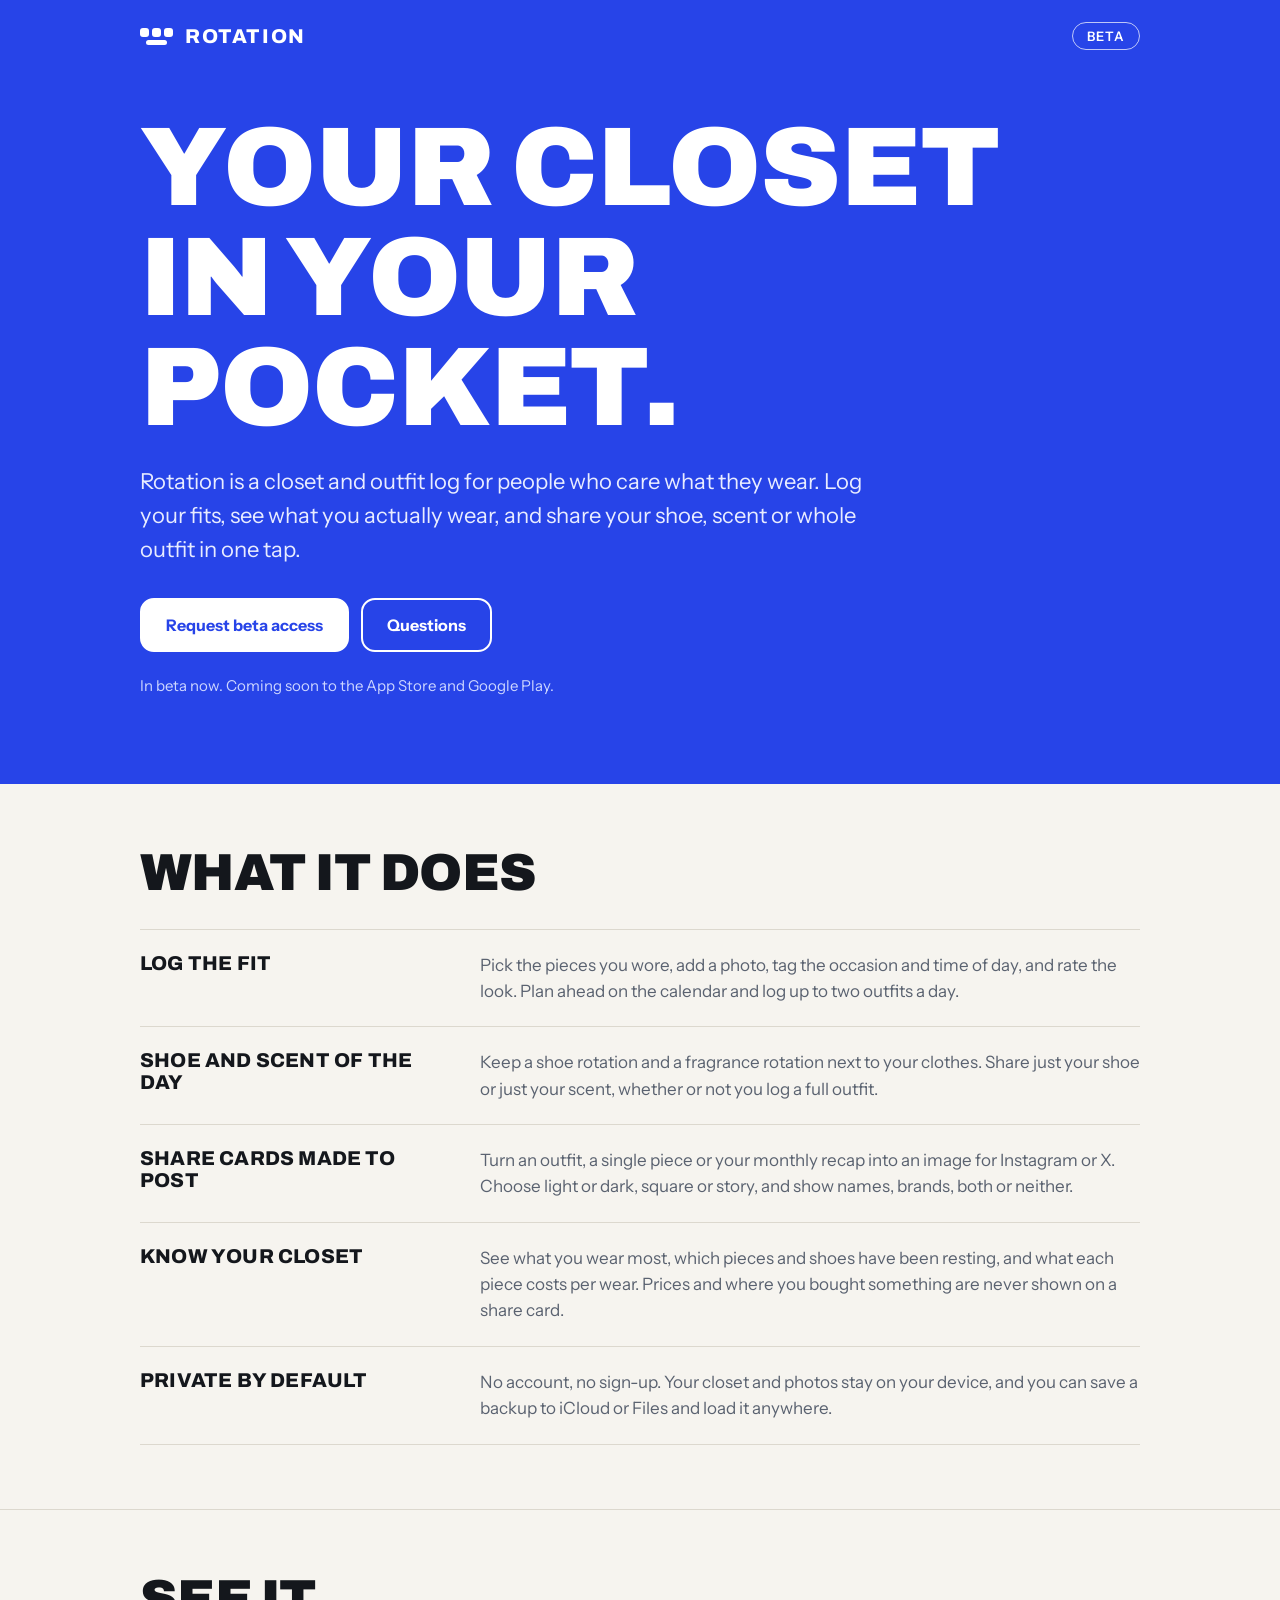
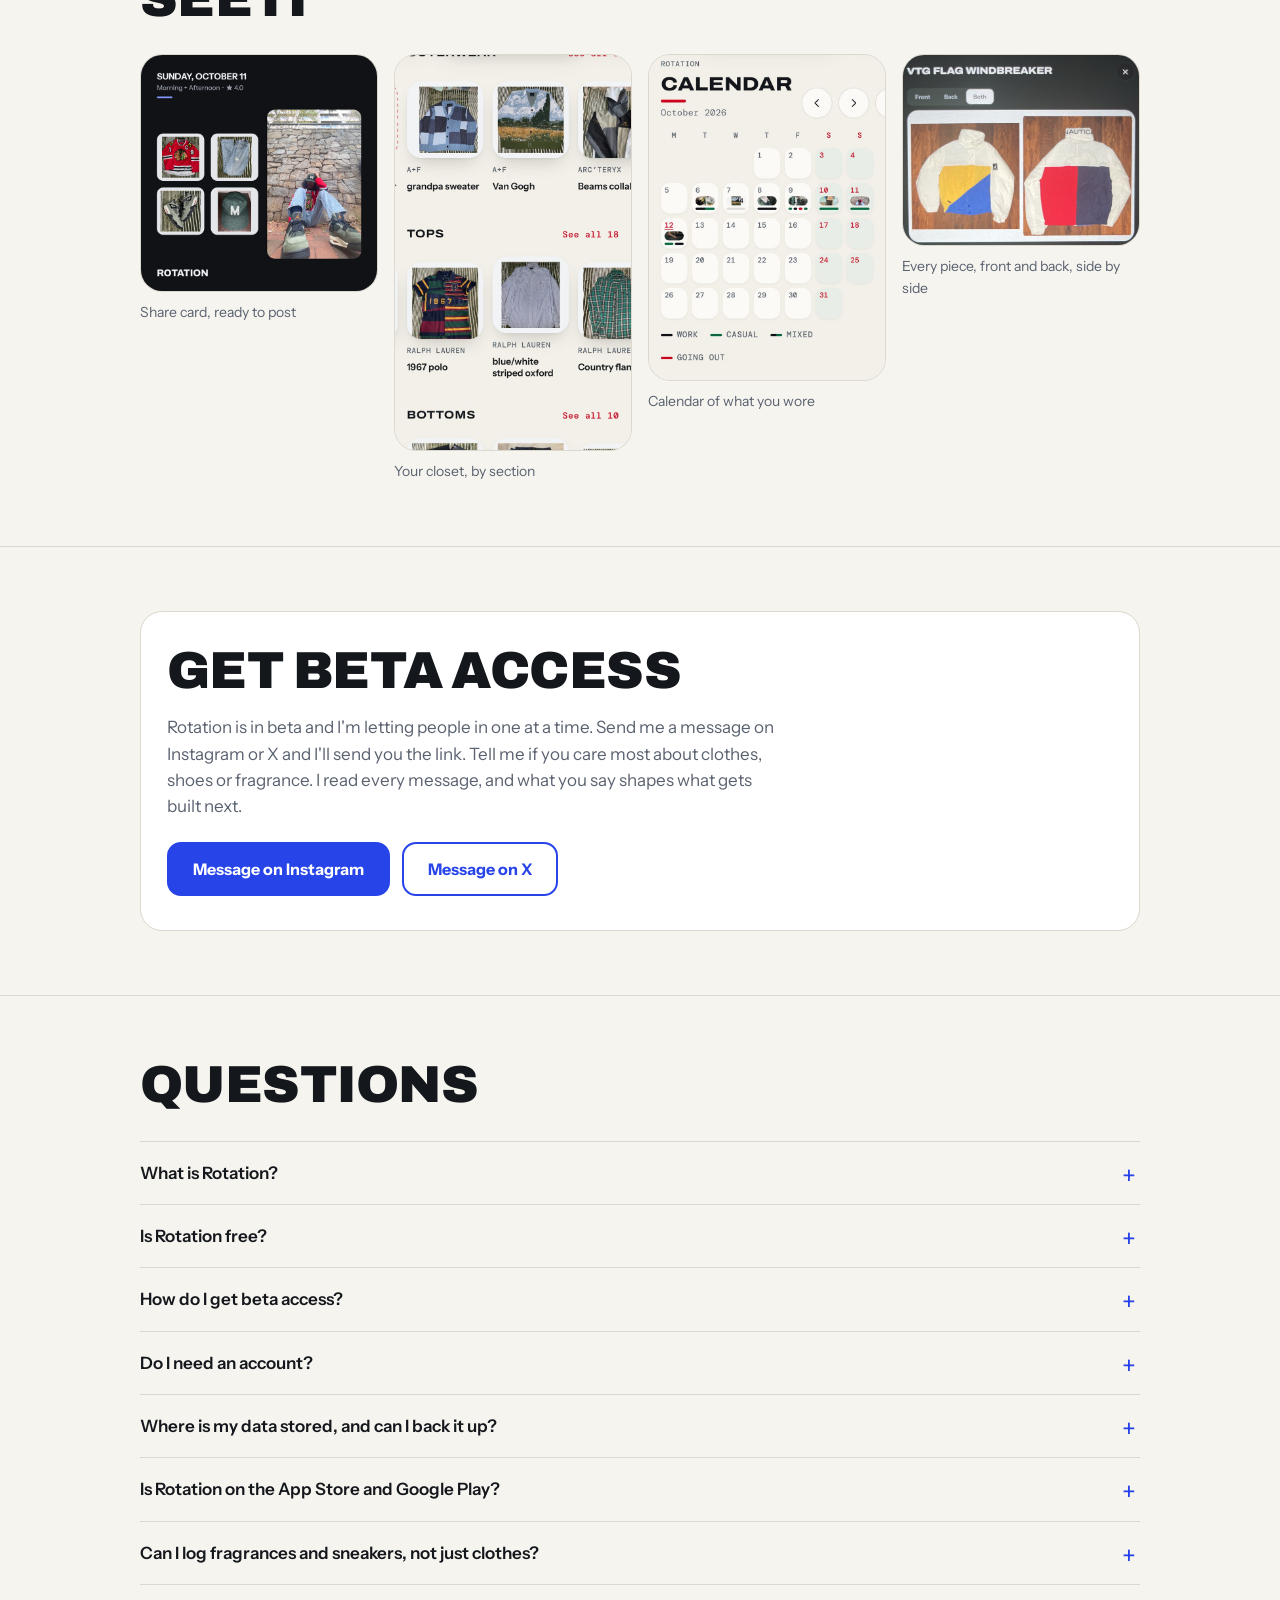
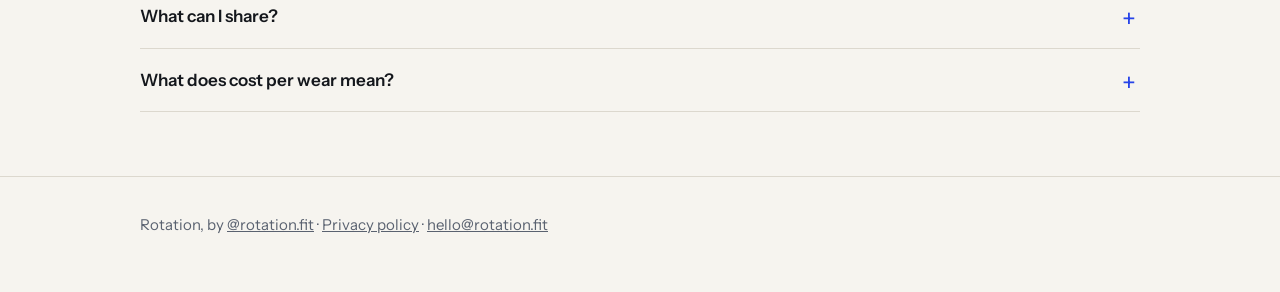
==== index.html @ 06da0e7d "Update social handles: Instagram @rotation.fit, X @rotationfit Co-Authored-By: Claude Sonnet 5.5 <no" ====
<!doctype html>
<html lang="en">
<head>
<meta charset="utf-8">

<meta name="viewport" content="width=device-width,initial-scale=1">
<title>Rotation | Closet and outfit log app</title>
<meta name="description" content="Rotation is a closet and outfit log app. Log what you wear, see what you actually wear, track cost per wear, and share your fit, shoe of the day or scent of the day. Now in beta.">
<link rel="canonical" href="https://rotation.fit/">
<meta property="og:type" content="website">
<meta property="og:title" content="Rotation | Your closet in your pocket">
<meta property="og:description" content="A closet and outfit log for people who care what they wear. Now in beta.">
<meta property="og:url" content="https://rotation.fit/">
<meta property="og:image" content="https://rotation.fit/og.png">
<meta name="twitter:card" content="summary_large_image">
<meta name="twitter:site" content="@rotationfit">
<meta name="theme-color" content="#2744E8">
<link rel="icon" type="image/png" href="icon-192.png">
<link rel="apple-touch-icon" href="icon-180.png">
<link rel="preconnect" href="https://fonts.googleapis.com"><link rel="preconnect" href="https://fonts.gstatic.com" crossorigin>
<link href="https://fonts.googleapis.com/css2?family=Archivo:wdth,wght@100,800..900&family=Instrument+Sans:wght@400;500;600;700&display=swap" rel="stylesheet">
<script type="application/ld+json">[{"@context": "https://schema.org", "@type": "SoftwareApplication", "name": "Rotation", "alternateName": "Rotation Closet", "description": "A closet and outfit log app. Log what you wear, see what you actually wear, track cost per wear, and share outfits, shoes and scents.", "applicationCategory": "LifestyleApplication", "operatingSystem": "Web, iOS, Android", "offers": {"@type": "Offer", "price": "0", "priceCurrency": "USD", "description": "Free during beta"}, "url": "https://rotation.fit/"}, {"@context": "https://schema.org", "@type": "FAQPage", "mainEntity": [{"@type": "Question", "name": "What is Rotation?", "acceptedAnswer": {"@type": "Answer", "text": "Rotation is a closet and outfit log app. You add your clothes, shoes and fragrances, log what you wear each day, and see which pieces you actually wear, which ones are resting and what each piece costs per wear."}}, {"@type": "Question", "name": "Is Rotation free?", "acceptedAnswer": {"@type": "Answer", "text": "Rotation is free during the beta. Pricing will be announced before it launches in the App Store and Google Play."}}, {"@type": "Question", "name": "How do I get beta access?", "acceptedAnswer": {"@type": "Answer", "text": "Message @rotation.fit on Instagram or @rotationfit on X and say you want in. You will get the link and a short note on how to get started."}}, {"@type": "Question", "name": "Do I need an account?", "acceptedAnswer": {"@type": "Answer", "text": "No. There are no accounts and no sign-up. Your closet, outfits and photos are stored on your own device."}}, {"@type": "Question", "name": "Where is my data stored, and can I back it up?", "acceptedAnswer": {"@type": "Answer", "text": "Your data stays on your device. In Settings you can save a backup file to iCloud or Files and load it on another device, so you can move your closet to a new phone."}}, {"@type": "Question", "name": "Is Rotation on the App Store and Google Play?", "acceptedAnswer": {"@type": "Answer", "text": "Not yet. It runs in your phone's browser today and can be added to your home screen. App Store and Google Play versions are coming soon."}}, {"@type": "Question", "name": "Can I log fragrances and sneakers, not just clothes?", "acceptedAnswer": {"@type": "Answer", "text": "Yes. Rotation has sections for tops, bottoms, shoes, outerwear, accessories and scents. You can set a shoe of the day and a scent of the day, and share either one on its own."}}, {"@type": "Question", "name": "What can I share?", "acceptedAnswer": {"@type": "Answer", "text": "You can turn an outfit, your shoe of the day, your scent of the day, a single piece or a monthly recap into an image for Instagram, X or anywhere else. Choose light or dark, square or story, and show names, brands, both or neither. Prices and where you bought something are never shown."}}, {"@type": "Question", "name": "What does cost per wear mean?", "acceptedAnswer": {"@type": "Answer", "text": "Cost per wear is what you paid for a piece divided by the number of times you have worn it. Rotation works it out for you once you add a price and log your outfits."}}]}]</script>
<style>
:root{--blue:#2744E8;--ink:#14171c;--ink2:#5a6270;--bg:#f6f4ef;--line:#dcd8ce;--card:#fff}
@media (prefers-color-scheme:dark){:root{--ink:#f1f2f4;--ink2:#a2a8b3;--bg:#0f1115;--line:#272b33;--card:#171a20}}
*{box-sizing:border-box}
html{scroll-behavior:smooth}
body{margin:0;background:var(--bg);color:var(--ink);font:17px/1.55 "Instrument Sans",system-ui,-apple-system,"Helvetica Neue",Arial,sans-serif;-webkit-text-size-adjust:100%}
.wrap{max-width:1040px;margin:0 auto;padding:0 20px}
.disp{font-family:Archivo,"Helvetica Neue",Arial,sans-serif;font-weight:900;text-transform:uppercase;letter-spacing:-.01em;line-height:.98}
header.hero{background:var(--blue);color:#fff;padding:22px 0 72px}
.nav{display:flex;justify-content:space-between;align-items:center;margin-bottom:64px}
.logo{display:flex;align-items:center;gap:12px;font:800 20px Archivo,Arial,sans-serif;letter-spacing:.08em;text-transform:uppercase}
.mark{display:flex;flex-direction:column;gap:3px;align-items:center}.mark div{display:flex;gap:3px}.mark i{display:block;width:9px;height:9px;border-radius:3px;background:#fff}.mark u{display:block;width:21px;height:5px;border-radius:3px;background:#fff}
.pill{display:inline-block;border:1.5px solid rgba(255,255,255,.7);border-radius:999px;padding:5px 14px;font:600 13px "Instrument Sans",sans-serif;letter-spacing:.1em;text-transform:uppercase}
h1{font-size:clamp(46px,10.5vw,112px);margin:22px 0 22px;max-width:11em}
.lead{font-size:clamp(18px,2.6vw,22px);max-width:34em;margin:0 0 30px;color:#e8ecff}
.btns{display:flex;flex-wrap:wrap;gap:12px}
.btn{display:inline-block;text-decoration:none;font:700 16px "Instrument Sans",sans-serif;padding:15px 24px;border-radius:14px;border:2px solid #fff}
.btn.w{background:#fff;color:var(--blue)}.btn.o{color:#fff}
.soon{margin-top:22px;font-size:15px;color:#cdd6ff}
.shots{display:flex;gap:16px;overflow-x:auto;scroll-snap-type:x mandatory;padding:4px 0 14px;margin:0 -20px;padding-left:20px;padding-right:20px;-webkit-overflow-scrolling:touch}
.shots figure{flex:0 0 min(72vw,300px);margin:0;scroll-snap-align:start}
.shots img{display:block;width:100%;height:auto;border-radius:22px;border:1px solid var(--line);background:var(--card)}
.shots figcaption{margin-top:10px;font-size:14px;color:var(--ink2)}
@media(min-width:900px){.shots{display:grid;grid-template-columns:repeat(4,1fr);align-items:start;overflow:visible;margin:0;padding:0}.shots figure{flex:none}}
section{padding:64px 0;border-bottom:1px solid var(--line)}
h2{font-size:clamp(30px,6vw,52px);margin:0 0 30px}
.row{display:grid;grid-template-columns:1fr;gap:6px;padding:22px 0;border-top:1px solid var(--line)}
.row:last-child{border-bottom:1px solid var(--line)}
.row h3{margin:0;font:800 20px Archivo,Arial,sans-serif;text-transform:uppercase;letter-spacing:.01em}
.row p{margin:0;color:var(--ink2)}
@media(min-width:760px){.row{grid-template-columns:300px 1fr;gap:40px}}
.beta{background:var(--card);border:1px solid var(--line);border-radius:22px;padding:34px 26px}
.beta p{color:var(--ink2);max-width:36em}
.beta .btn{border-color:var(--blue)}.beta .btn.w{background:var(--blue);color:#fff}.beta .btn.o{color:var(--blue)}
details{border-top:1px solid var(--line);padding:0}
details:last-of-type{border-bottom:1px solid var(--line)}
summary{cursor:pointer;list-style:none;padding:18px 34px 18px 0;font-weight:600;position:relative}
summary::-webkit-details-marker{display:none}
summary::after{content:"+";position:absolute;right:4px;top:14px;font-size:26px;font-weight:400;color:var(--blue)}
details[open] summary::after{content:"\2212"}
details p{margin:0 0 20px;color:var(--ink2);max-width:42em}
footer{padding:36px 0 56px;color:var(--ink2);font-size:15px}
footer a{color:inherit}
:focus-visible{outline:3px solid #ffb703;outline-offset:3px}
</style>
</head>
<body>
<header class="hero"><div class="wrap">
<div class="nav"><div class="logo"><span class="mark"><div><i></i><i></i><i></i></div><u></u></span>Rotation</div><span class="pill">Beta</span></div>
<h1 class="disp">Your closet in your pocket.</h1>
<p class="lead">Rotation is a closet and outfit log for people who care what they wear. Log your fits, see what you actually wear, and share your shoe, scent or whole outfit in one tap.</p>
<div class="btns"><a class="btn w" href="#beta">Request beta access</a><a class="btn o" href="#faq">Questions</a></div>
<p class="soon">In beta now. Coming soon to the App Store and Google Play.</p>
</div></header>

<main>
<section><div class="wrap">
<h2 class="disp">What it does</h2>
<div class="row"><h3>Log the fit</h3><p>Pick the pieces you wore, add a photo, tag the occasion and time of day, and rate the look. Plan ahead on the calendar and log up to two outfits a day.</p></div>
<div class="row"><h3>Shoe and scent of the day</h3><p>Keep a shoe rotation and a fragrance rotation next to your clothes. Share just your shoe or just your scent, whether or not you log a full outfit.</p></div>
<div class="row"><h3>Share cards made to post</h3><p>Turn an outfit, a single piece or your monthly recap into an image for Instagram or X. Choose light or dark, square or story, and show names, brands, both or neither.</p></div>
<div class="row"><h3>Know your closet</h3><p>See what you wear most, which pieces and shoes have been resting, and what each piece costs per wear. Prices and where you bought something are never shown on a share card.</p></div>
<div class="row"><h3>Private by default</h3><p>No account, no sign-up. Your closet and photos stay on your device, and you can save a backup to iCloud or Files and load it anywhere.</p></div>
</div></section>

<section><div class="wrap">
<h2 class="disp">See it</h2>
<div class="shots">
<figure><img src="shots/share.jpg" alt="Rotation outfit share card with jersey, jeans, Jordan 4s and cap" width="720" loading="lazy"><figcaption>Share card, ready to post</figcaption></figure>
<figure><img src="shots/closet.jpg" alt="Rotation closet organized into outerwear, tops and bottoms" width="720" loading="lazy"><figcaption>Your closet, by section</figcaption></figure>
<figure><img src="shots/calendar.jpg" alt="Rotation calendar with outfit photos on each day" width="720" loading="lazy"><figcaption>Calendar of what you wore</figcaption></figure>
<figure><img src="shots/piece.jpg" alt="Rotation piece detail for a vintage Nautica windbreaker with front and back photos" width="720" loading="lazy"><figcaption>Every piece, front and back, side by side</figcaption></figure>
</div>
</div></section>

<section id="beta"><div class="wrap"><div class="beta">
<h2 class="disp" style="margin-bottom:14px">Get beta access</h2>
<p>Rotation is in beta and I'm letting people in one at a time. Send me a message on Instagram or X and I'll send you the link. Tell me if you care most about clothes, shoes or fragrance. I read every message, and what you say shapes what gets built next.</p>
<div class="btns" style="margin-top:22px"><a class="btn w" href="https://www.instagram.com/rotation.fit/" rel="noopener">Message on Instagram</a><a class="btn o" href="https://x.com/rotationfit" rel="noopener">Message on X</a></div>
</div></div></section>

<section id="faq"><div class="wrap">
<h2 class="disp">Questions</h2>
<details><summary>What is Rotation?</summary><p>Rotation is a closet and outfit log app. You add your clothes, shoes and fragrances, log what you wear each day, and see which pieces you actually wear, which ones are resting and what each piece costs per wear.</p></details><details><summary>Is Rotation free?</summary><p>Rotation is free during the beta. Pricing will be announced before it launches in the App Store and Google Play.</p></details><details><summary>How do I get beta access?</summary><p>Message @rotation.fit on Instagram or @rotationfit on X and say you want in. You will get the link and a short note on how to get started.</p></details><details><summary>Do I need an account?</summary><p>No. There are no accounts and no sign-up. Your closet, outfits and photos are stored on your own device.</p></details><details><summary>Where is my data stored, and can I back it up?</summary><p>Your data stays on your device. In Settings you can save a backup file to iCloud or Files and load it on another device, so you can move your closet to a new phone.</p></details><details><summary>Is Rotation on the App Store and Google Play?</summary><p>Not yet. It runs in your phone&#x27;s browser today and can be added to your home screen. App Store and Google Play versions are coming soon.</p></details><details><summary>Can I log fragrances and sneakers, not just clothes?</summary><p>Yes. Rotation has sections for tops, bottoms, shoes, outerwear, accessories and scents. You can set a shoe of the day and a scent of the day, and share either one on its own.</p></details><details><summary>What can I share?</summary><p>You can turn an outfit, your shoe of the day, your scent of the day, a single piece or a monthly recap into an image for Instagram, X or anywhere else. Choose light or dark, square or story, and show names, brands, both or neither. Prices and where you bought something are never shown.</p></details><details><summary>What does cost per wear mean?</summary><p>Cost per wear is what you paid for a piece divided by the number of times you have worn it. Rotation works it out for you once you add a price and log your outfits.</p></details>
</div></section>
</main>

<footer><div class="wrap">Rotation, by <a href="https://www.instagram.com/rotation.fit/" rel="noopener">@rotation.fit</a> &middot; <a href="privacy.html">Privacy policy</a> &middot; <a href="mailto:hello@rotation.fit">hello@rotation.fit</a></div></footer>
</body>
</html>
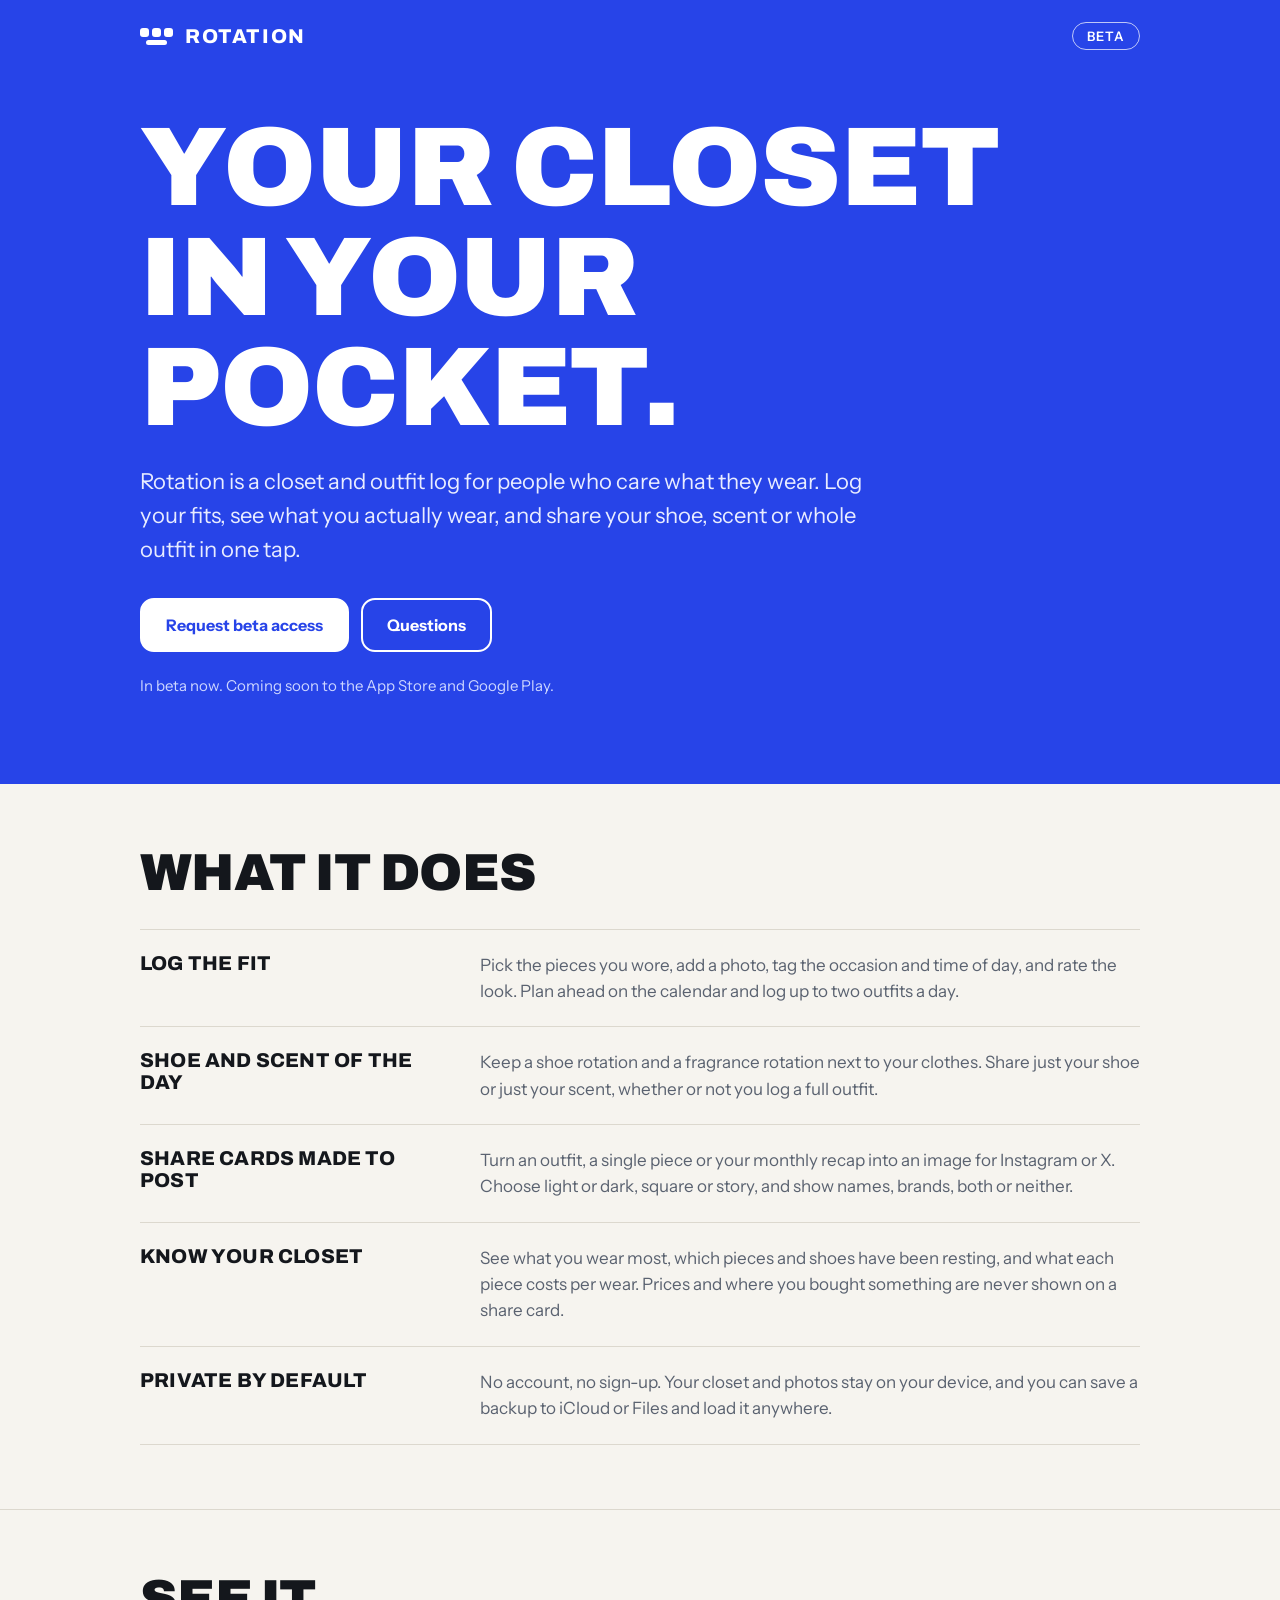
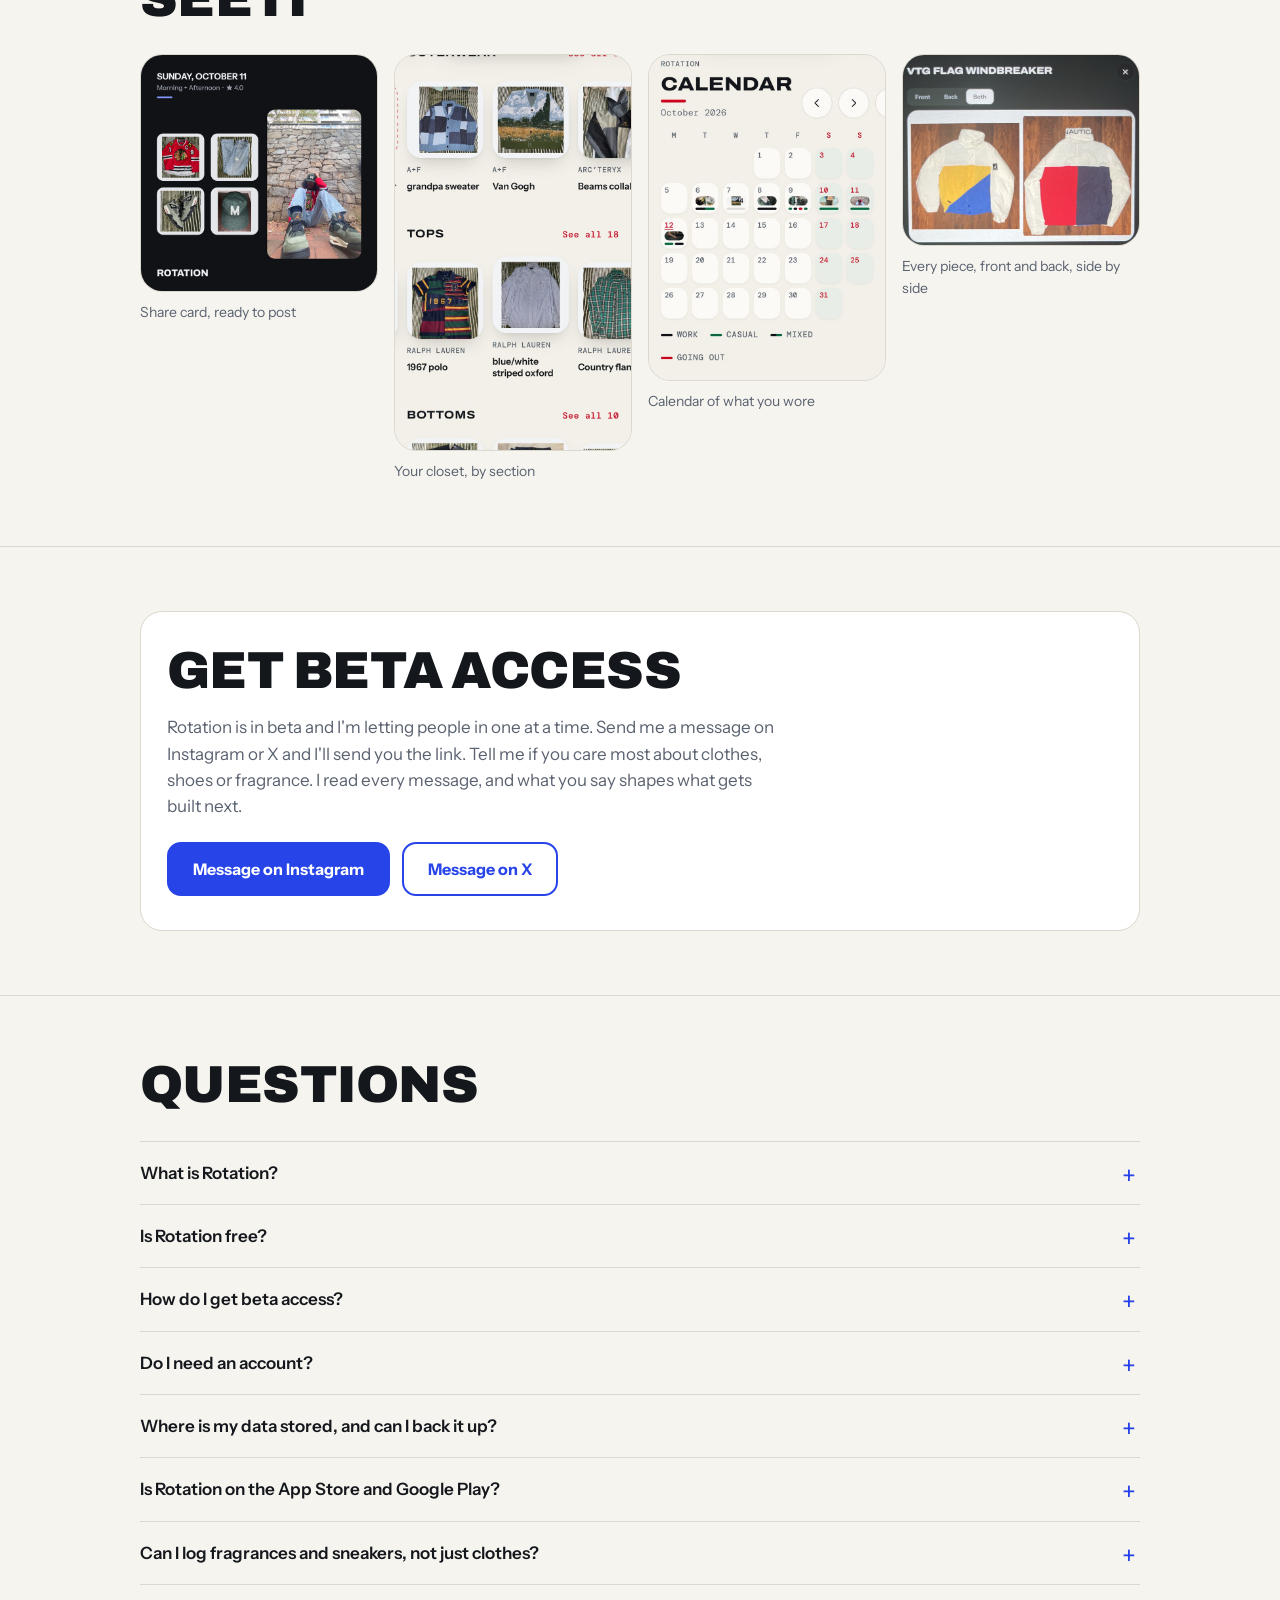
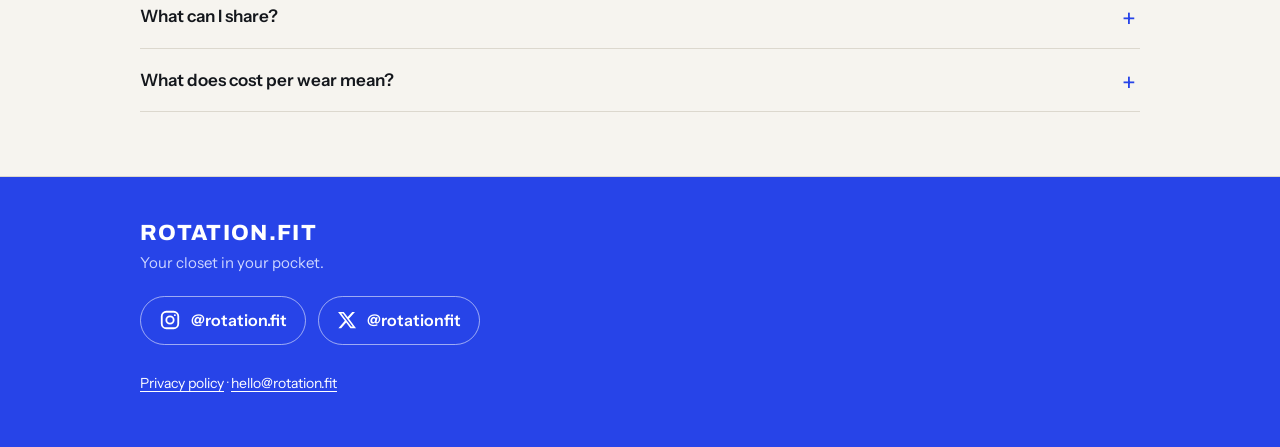
==== commit 9d965de0: "Footer: blue band with white Instagram and X icons + linked handles Co-Authored-By: Claude Sonnet 5." ====
--- a/index.html
+++ b/index.html
@@ -61,8 +61,7 @@
 summary::after{content:"+";position:absolute;right:4px;top:14px;font-size:26px;font-weight:400;color:var(--blue)}
 details[open] summary::after{content:"\2212"}
 details p{margin:0 0 20px;color:var(--ink2);max-width:42em}
-footer{padding:36px 0 56px;color:var(--ink2);font-size:15px}
-footer a{color:inherit}
+footer{background:var(--blue);color:#fff;padding:44px 0 52px;font-size:15px}footer a{color:#fff;text-decoration:none}footer a:hover{text-decoration:underline}footer .fw{font:800 22px Archivo,Arial,sans-serif;letter-spacing:.06em;text-transform:uppercase;margin-bottom:6px}footer .ft{color:#cdd6ff;margin:0 0 22px}footer .soc{display:flex;flex-wrap:wrap;gap:12px;margin-bottom:28px}footer .soc a{display:inline-flex;align-items:center;gap:10px;border:1.5px solid rgba(255,255,255,.55);border-radius:999px;padding:11px 18px;font-weight:600;font-size:16px}footer .soc a:hover{background:rgba(255,255,255,.14);text-decoration:none}footer .fl{color:#cdd6ff;font-size:14px}footer .fl a{color:#fff;text-decoration:underline;text-underline-offset:3px}
 :focus-visible{outline:3px solid #ffb703;outline-offset:3px}
 </style>
 </head>
@@ -107,6 +106,6 @@
 </div></section>
 </main>
 
-<footer><div class="wrap">Rotation, by <a href="https://www.instagram.com/rotation.fit/" rel="noopener">@rotation.fit</a> &middot; <a href="privacy.html">Privacy policy</a> &middot; <a href="mailto:hello@rotation.fit">hello@rotation.fit</a></div></footer>
+<footer><div class="wrap"><div class="fw">Rotation.fit</div><p class="ft">Your closet in your pocket.</p><div class="soc"><a href="https://www.instagram.com/rotation.fit/" rel="noopener" aria-label="Rotation on Instagram, @rotation.fit"><svg viewBox="0 0 24 24" width="22" height="22" fill="none" stroke="#fff" stroke-width="2" stroke-linecap="round" stroke-linejoin="round" aria-hidden="true"><rect x="3" y="3" width="18" height="18" rx="5"/><circle cx="12" cy="12" r="4"/><circle cx="17.3" cy="6.7" r="1" fill="#fff" stroke="none"/></svg><span>@rotation.fit</span></a><a href="https://x.com/rotationfit" rel="noopener" aria-label="Rotation on X, @rotationfit"><svg viewBox="0 0 24 24" width="20" height="20" fill="#fff" aria-hidden="true"><path d="M18.244 2.25h3.308l-7.227 8.26 8.502 11.24H16.17l-5.214-6.817L4.99 21.75H1.68l7.73-8.835L1.254 2.25H8.08l4.713 6.231zm-1.161 17.52h1.833L7.084 4.126H5.117z"/></svg><span>@rotationfit</span></a></div><div class="fl"><a href="privacy.html">Privacy policy</a> &middot; <a href="mailto:hello@rotation.fit">hello@rotation.fit</a></div></div></footer>
 </body>
 </html>
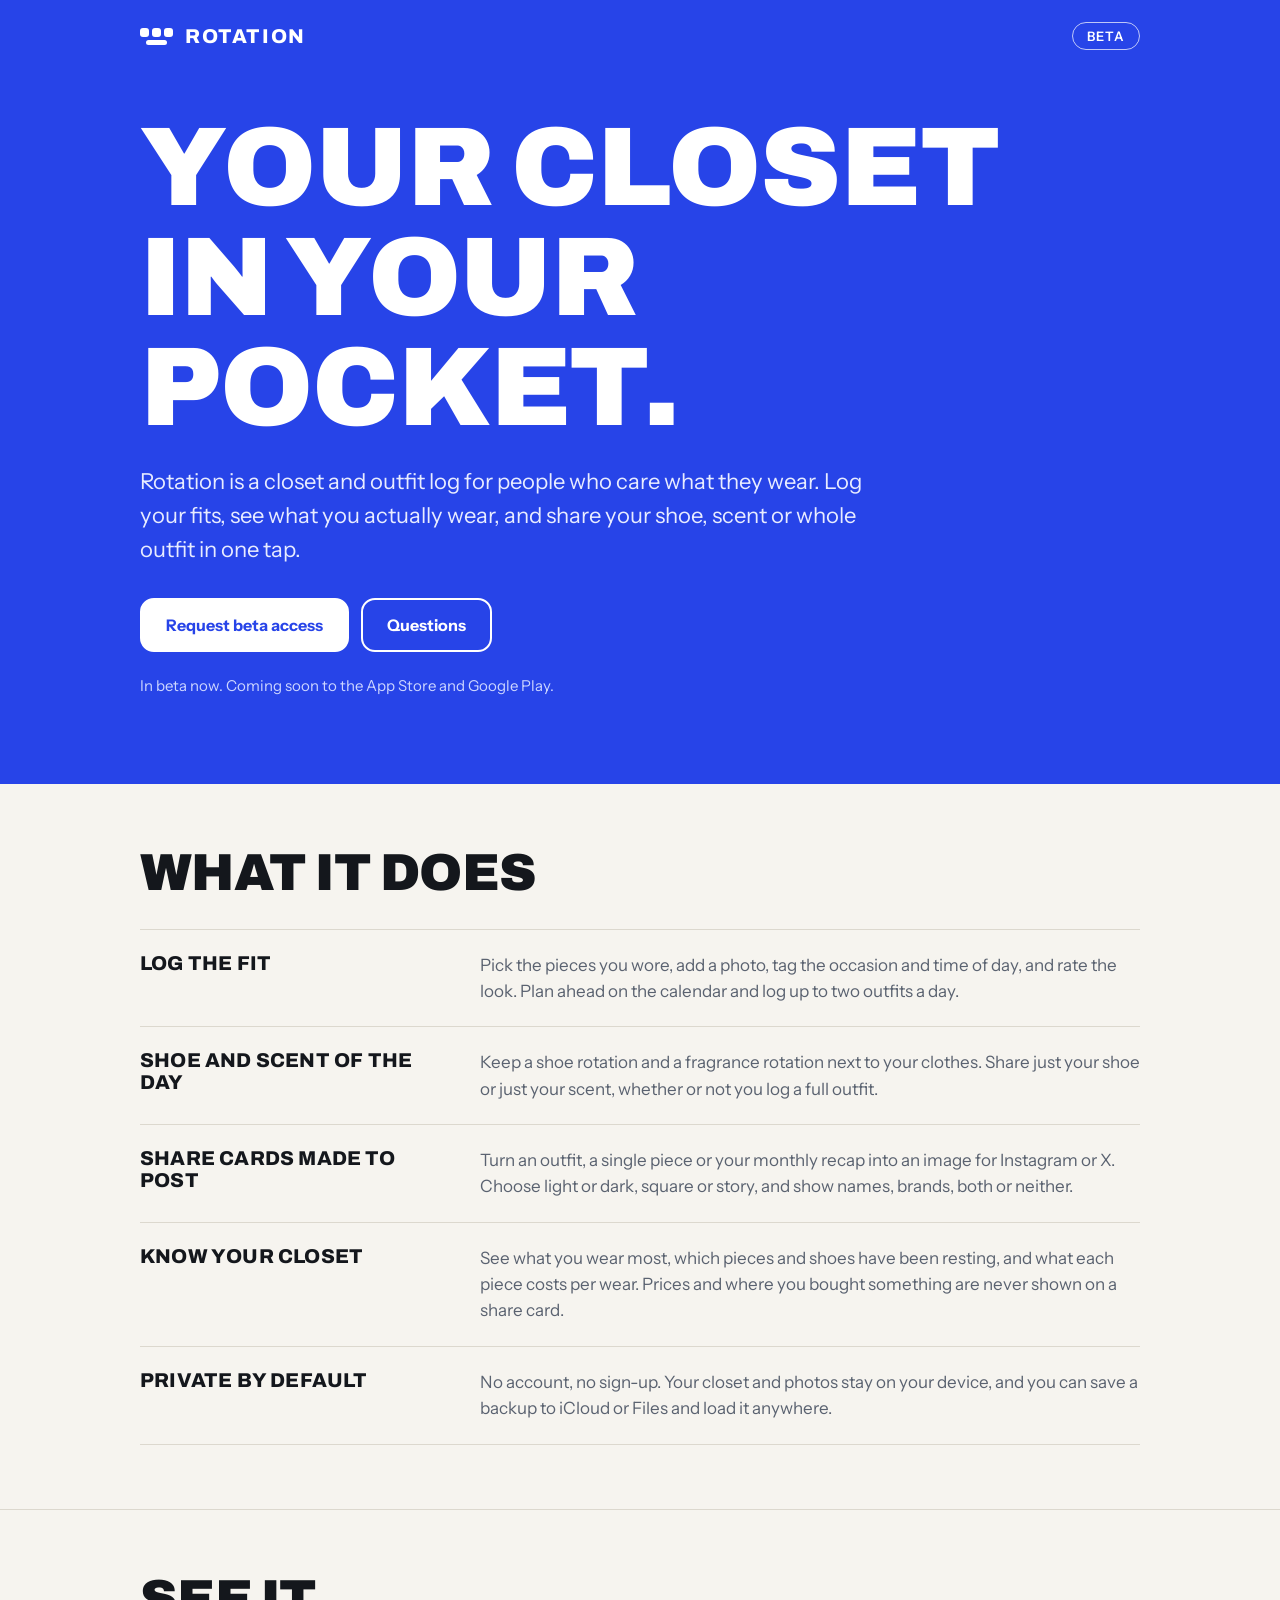
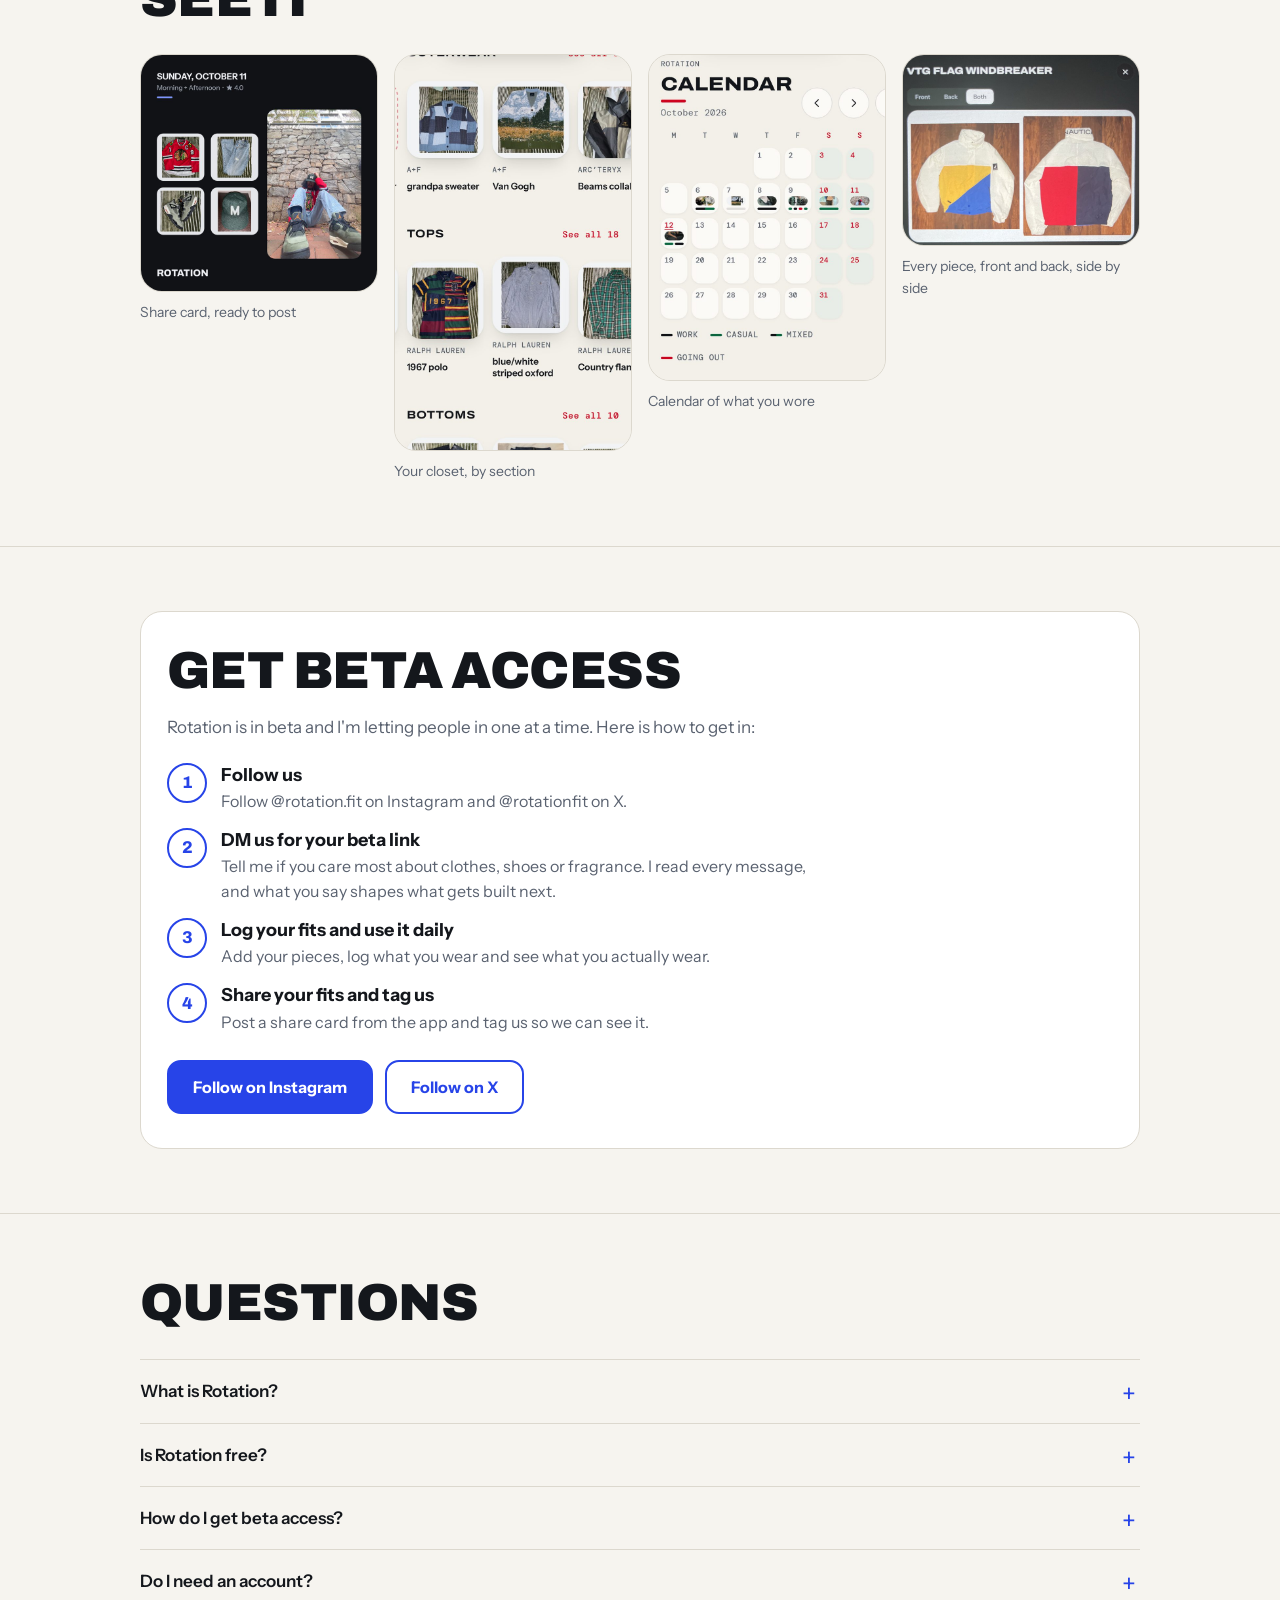
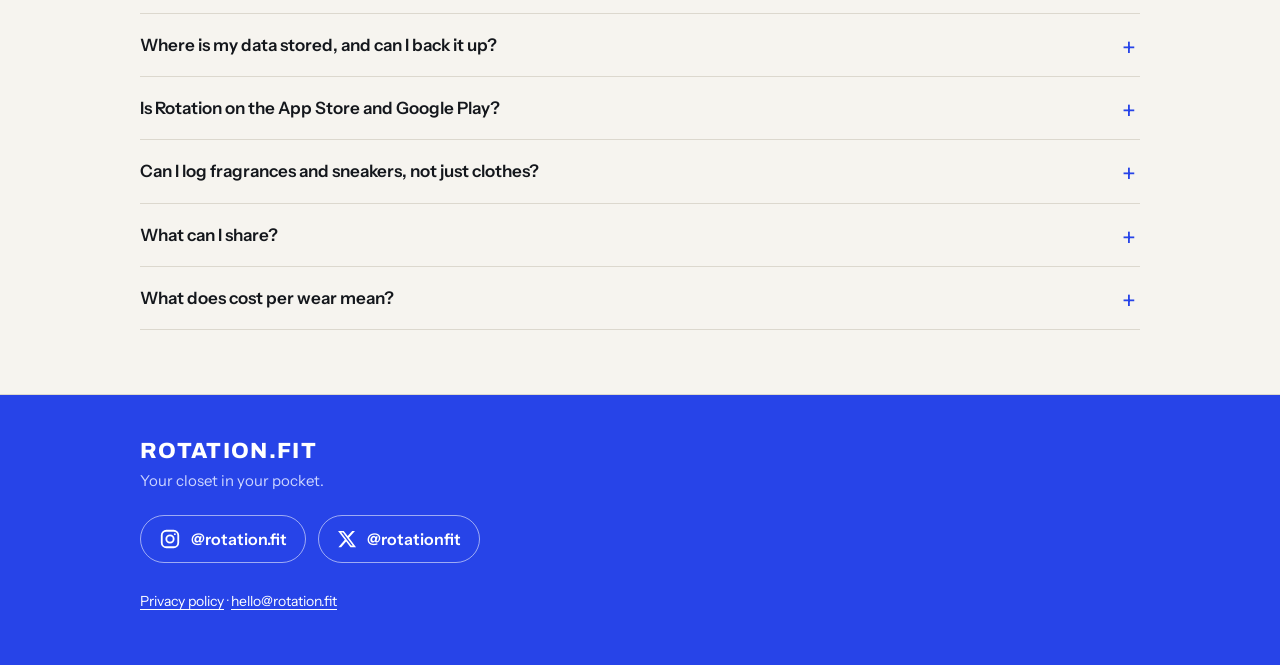
==== commit 0a0e48a7: "Landing: beta section is now a 4-step process (follow, DM, use, share) - Steps match the beta card; " ====
--- a/index.html
+++ b/index.html
@@ -19,7 +19,7 @@
 <link rel="apple-touch-icon" href="icon-180.png">
 <link rel="preconnect" href="https://fonts.googleapis.com"><link rel="preconnect" href="https://fonts.gstatic.com" crossorigin>
 <link href="https://fonts.googleapis.com/css2?family=Archivo:wdth,wght@100,800..900&family=Instrument+Sans:wght@400;500;600;700&display=swap" rel="stylesheet">
-<script type="application/ld+json">[{"@context": "https://schema.org", "@type": "SoftwareApplication", "name": "Rotation", "alternateName": "Rotation Closet", "description": "A closet and outfit log app. Log what you wear, see what you actually wear, track cost per wear, and share outfits, shoes and scents.", "applicationCategory": "LifestyleApplication", "operatingSystem": "Web, iOS, Android", "offers": {"@type": "Offer", "price": "0", "priceCurrency": "USD", "description": "Free during beta"}, "url": "https://rotation.fit/"}, {"@context": "https://schema.org", "@type": "FAQPage", "mainEntity": [{"@type": "Question", "name": "What is Rotation?", "acceptedAnswer": {"@type": "Answer", "text": "Rotation is a closet and outfit log app. You add your clothes, shoes and fragrances, log what you wear each day, and see which pieces you actually wear, which ones are resting and what each piece costs per wear."}}, {"@type": "Question", "name": "Is Rotation free?", "acceptedAnswer": {"@type": "Answer", "text": "Rotation is free during the beta. Pricing will be announced before it launches in the App Store and Google Play."}}, {"@type": "Question", "name": "How do I get beta access?", "acceptedAnswer": {"@type": "Answer", "text": "Message @rotation.fit on Instagram or @rotationfit on X and say you want in. You will get the link and a short note on how to get started."}}, {"@type": "Question", "name": "Do I need an account?", "acceptedAnswer": {"@type": "Answer", "text": "No. There are no accounts and no sign-up. Your closet, outfits and photos are stored on your own device."}}, {"@type": "Question", "name": "Where is my data stored, and can I back it up?", "acceptedAnswer": {"@type": "Answer", "text": "Your data stays on your device. In Settings you can save a backup file to iCloud or Files and load it on another device, so you can move your closet to a new phone."}}, {"@type": "Question", "name": "Is Rotation on the App Store and Google Play?", "acceptedAnswer": {"@type": "Answer", "text": "Not yet. It runs in your phone's browser today and can be added to your home screen. App Store and Google Play versions are coming soon."}}, {"@type": "Question", "name": "Can I log fragrances and sneakers, not just clothes?", "acceptedAnswer": {"@type": "Answer", "text": "Yes. Rotation has sections for tops, bottoms, shoes, outerwear, accessories and scents. You can set a shoe of the day and a scent of the day, and share either one on its own."}}, {"@type": "Question", "name": "What can I share?", "acceptedAnswer": {"@type": "Answer", "text": "You can turn an outfit, your shoe of the day, your scent of the day, a single piece or a monthly recap into an image for Instagram, X or anywhere else. Choose light or dark, square or story, and show names, brands, both or neither. Prices and where you bought something are never shown."}}, {"@type": "Question", "name": "What does cost per wear mean?", "acceptedAnswer": {"@type": "Answer", "text": "Cost per wear is what you paid for a piece divided by the number of times you have worn it. Rotation works it out for you once you add a price and log your outfits."}}]}]</script>
+<script type="application/ld+json">[{"@context": "https://schema.org", "@type": "SoftwareApplication", "name": "Rotation", "alternateName": "Rotation Closet", "description": "A closet and outfit log app. Log what you wear, see what you actually wear, track cost per wear, and share outfits, shoes and scents.", "applicationCategory": "LifestyleApplication", "operatingSystem": "Web, iOS, Android", "offers": {"@type": "Offer", "price": "0", "priceCurrency": "USD", "description": "Free during beta"}, "url": "https://rotation.fit/"}, {"@context": "https://schema.org", "@type": "FAQPage", "mainEntity": [{"@type": "Question", "name": "What is Rotation?", "acceptedAnswer": {"@type": "Answer", "text": "Rotation is a closet and outfit log app. You add your clothes, shoes and fragrances, log what you wear each day, and see which pieces you actually wear, which ones are resting and what each piece costs per wear."}}, {"@type": "Question", "name": "Is Rotation free?", "acceptedAnswer": {"@type": "Answer", "text": "Rotation is free during the beta. Pricing will be announced before it launches in the App Store and Google Play."}}, {"@type": "Question", "name": "How do I get beta access?", "acceptedAnswer": {"@type": "Answer", "text": "Follow @rotation.fit on Instagram and @rotationfit on X, then send a DM saying you want in. You will get the link and a short note on how to get started."}}, {"@type": "Question", "name": "Do I need an account?", "acceptedAnswer": {"@type": "Answer", "text": "No. There are no accounts and no sign-up. Your closet, outfits and photos are stored on your own device."}}, {"@type": "Question", "name": "Where is my data stored, and can I back it up?", "acceptedAnswer": {"@type": "Answer", "text": "Your data stays on your device. In Settings you can save a backup file to iCloud or Files and load it on another device, so you can move your closet to a new phone."}}, {"@type": "Question", "name": "Is Rotation on the App Store and Google Play?", "acceptedAnswer": {"@type": "Answer", "text": "Not yet. It runs in your phone's browser today and can be added to your home screen. App Store and Google Play versions are coming soon."}}, {"@type": "Question", "name": "Can I log fragrances and sneakers, not just clothes?", "acceptedAnswer": {"@type": "Answer", "text": "Yes. Rotation has sections for tops, bottoms, shoes, outerwear, accessories and scents. You can set a shoe of the day and a scent of the day, and share either one on its own."}}, {"@type": "Question", "name": "What can I share?", "acceptedAnswer": {"@type": "Answer", "text": "You can turn an outfit, your shoe of the day, your scent of the day, a single piece or a monthly recap into an image for Instagram, X or anywhere else. Choose light or dark, square or story, and show names, brands, both or neither. Prices and where you bought something are never shown."}}, {"@type": "Question", "name": "What does cost per wear mean?", "acceptedAnswer": {"@type": "Answer", "text": "Cost per wear is what you paid for a piece divided by the number of times you have worn it. Rotation works it out for you once you add a price and log your outfits."}}]}]</script>
 <style>
 :root{--blue:#2744E8;--ink:#14171c;--ink2:#5a6270;--bg:#f6f4ef;--line:#dcd8ce;--card:#fff}
 @media (prefers-color-scheme:dark){:root{--ink:#f1f2f4;--ink2:#a2a8b3;--bg:#0f1115;--line:#272b33;--card:#171a20}}
@@ -53,7 +53,7 @@
 @media(min-width:760px){.row{grid-template-columns:300px 1fr;gap:40px}}
 .beta{background:var(--card);border:1px solid var(--line);border-radius:22px;padding:34px 26px}
 .beta p{color:var(--ink2);max-width:36em}
-.beta .btn{border-color:var(--blue)}.beta .btn.w{background:var(--blue);color:#fff}.beta .btn.o{color:var(--blue)}
+.beta .btn{border-color:var(--blue)}.beta .btn.w{background:var(--blue);color:#fff}.beta .btn.o{color:var(--blue)}.beta .steps{list-style:none;margin:22px 0 4px;padding:0;display:grid;gap:14px;max-width:38em}.beta .steps li{display:grid;grid-template-columns:40px 1fr;gap:14px;align-items:start}.beta .steps .n{width:40px;height:40px;border-radius:50%;border:2px solid var(--blue);color:var(--blue);display:flex;align-items:center;justify-content:center;font:800 17px Archivo,Arial,sans-serif}.beta .steps b{display:block;color:var(--ink);font-size:18px;line-height:1.3;margin-top:1px}.beta .steps span.d{display:block;color:var(--ink2);font-size:16px;margin-top:2px}@media (prefers-color-scheme:dark){.beta .steps .n{border-color:#8196FF;color:#8196FF}.beta .btn.o{color:#8196FF;border-color:#8196FF}}
 details{border-top:1px solid var(--line);padding:0}
 details:last-of-type{border-bottom:1px solid var(--line)}
 summary{cursor:pointer;list-style:none;padding:18px 34px 18px 0;font-weight:600;position:relative}
@@ -96,13 +96,14 @@
 
 <section id="beta"><div class="wrap"><div class="beta">
 <h2 class="disp" style="margin-bottom:14px">Get beta access</h2>
-<p>Rotation is in beta and I'm letting people in one at a time. Send me a message on Instagram or X and I'll send you the link. Tell me if you care most about clothes, shoes or fragrance. I read every message, and what you say shapes what gets built next.</p>
-<div class="btns" style="margin-top:22px"><a class="btn w" href="https://www.instagram.com/rotation.fit/" rel="noopener">Message on Instagram</a><a class="btn o" href="https://x.com/rotationfit" rel="noopener">Message on X</a></div>
+<p>Rotation is in beta and I'm letting people in one at a time. Here is how to get in:</p>
+<ol class="steps"><li><span class="n">1</span><div><b>Follow us</b><span class="d">Follow @rotation.fit on Instagram and @rotationfit on X.</span></div></li><li><span class="n">2</span><div><b>DM us for your beta link</b><span class="d">Tell me if you care most about clothes, shoes or fragrance. I read every message, and what you say shapes what gets built next.</span></div></li><li><span class="n">3</span><div><b>Log your fits and use it daily</b><span class="d">Add your pieces, log what you wear and see what you actually wear.</span></div></li><li><span class="n">4</span><div><b>Share your fits and tag us</b><span class="d">Post a share card from the app and tag us so we can see it.</span></div></li></ol>
+<div class="btns" style="margin-top:26px"><a class="btn w" href="https://www.instagram.com/rotation.fit/" rel="noopener">Follow on Instagram</a><a class="btn o" href="https://x.com/rotationfit" rel="noopener">Follow on X</a></div>
 </div></div></section>
 
 <section id="faq"><div class="wrap">
 <h2 class="disp">Questions</h2>
-<details><summary>What is Rotation?</summary><p>Rotation is a closet and outfit log app. You add your clothes, shoes and fragrances, log what you wear each day, and see which pieces you actually wear, which ones are resting and what each piece costs per wear.</p></details><details><summary>Is Rotation free?</summary><p>Rotation is free during the beta. Pricing will be announced before it launches in the App Store and Google Play.</p></details><details><summary>How do I get beta access?</summary><p>Message @rotation.fit on Instagram or @rotationfit on X and say you want in. You will get the link and a short note on how to get started.</p></details><details><summary>Do I need an account?</summary><p>No. There are no accounts and no sign-up. Your closet, outfits and photos are stored on your own device.</p></details><details><summary>Where is my data stored, and can I back it up?</summary><p>Your data stays on your device. In Settings you can save a backup file to iCloud or Files and load it on another device, so you can move your closet to a new phone.</p></details><details><summary>Is Rotation on the App Store and Google Play?</summary><p>Not yet. It runs in your phone&#x27;s browser today and can be added to your home screen. App Store and Google Play versions are coming soon.</p></details><details><summary>Can I log fragrances and sneakers, not just clothes?</summary><p>Yes. Rotation has sections for tops, bottoms, shoes, outerwear, accessories and scents. You can set a shoe of the day and a scent of the day, and share either one on its own.</p></details><details><summary>What can I share?</summary><p>You can turn an outfit, your shoe of the day, your scent of the day, a single piece or a monthly recap into an image for Instagram, X or anywhere else. Choose light or dark, square or story, and show names, brands, both or neither. Prices and where you bought something are never shown.</p></details><details><summary>What does cost per wear mean?</summary><p>Cost per wear is what you paid for a piece divided by the number of times you have worn it. Rotation works it out for you once you add a price and log your outfits.</p></details>
+<details><summary>What is Rotation?</summary><p>Rotation is a closet and outfit log app. You add your clothes, shoes and fragrances, log what you wear each day, and see which pieces you actually wear, which ones are resting and what each piece costs per wear.</p></details><details><summary>Is Rotation free?</summary><p>Rotation is free during the beta. Pricing will be announced before it launches in the App Store and Google Play.</p></details><details><summary>How do I get beta access?</summary><p>Follow @rotation.fit on Instagram and @rotationfit on X, then send a DM saying you want in. You will get the link and a short note on how to get started.</p></details><details><summary>Do I need an account?</summary><p>No. There are no accounts and no sign-up. Your closet, outfits and photos are stored on your own device.</p></details><details><summary>Where is my data stored, and can I back it up?</summary><p>Your data stays on your device. In Settings you can save a backup file to iCloud or Files and load it on another device, so you can move your closet to a new phone.</p></details><details><summary>Is Rotation on the App Store and Google Play?</summary><p>Not yet. It runs in your phone&#x27;s browser today and can be added to your home screen. App Store and Google Play versions are coming soon.</p></details><details><summary>Can I log fragrances and sneakers, not just clothes?</summary><p>Yes. Rotation has sections for tops, bottoms, shoes, outerwear, accessories and scents. You can set a shoe of the day and a scent of the day, and share either one on its own.</p></details><details><summary>What can I share?</summary><p>You can turn an outfit, your shoe of the day, your scent of the day, a single piece or a monthly recap into an image for Instagram, X or anywhere else. Choose light or dark, square or story, and show names, brands, both or neither. Prices and where you bought something are never shown.</p></details><details><summary>What does cost per wear mean?</summary><p>Cost per wear is what you paid for a piece divided by the number of times you have worn it. Rotation works it out for you once you add a price and log your outfits.</p></details>
 </div></section>
 </main>
 
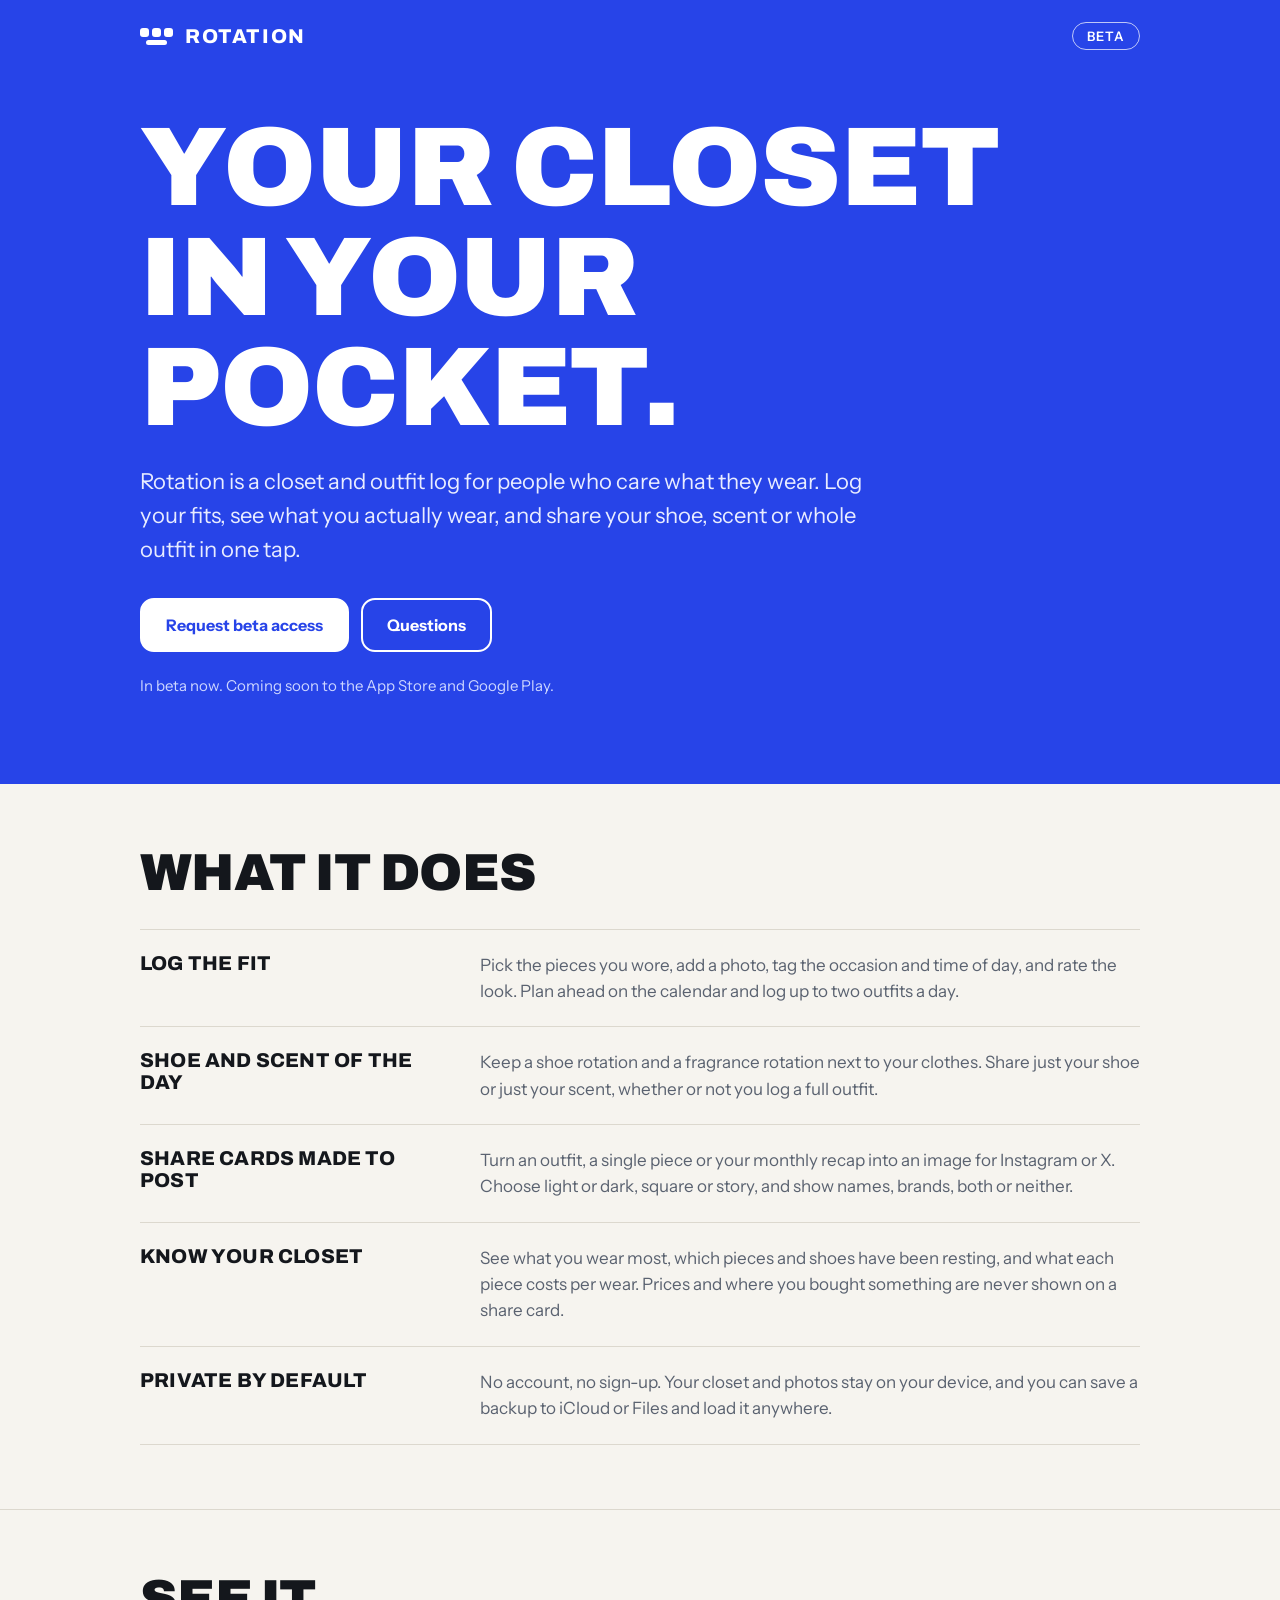
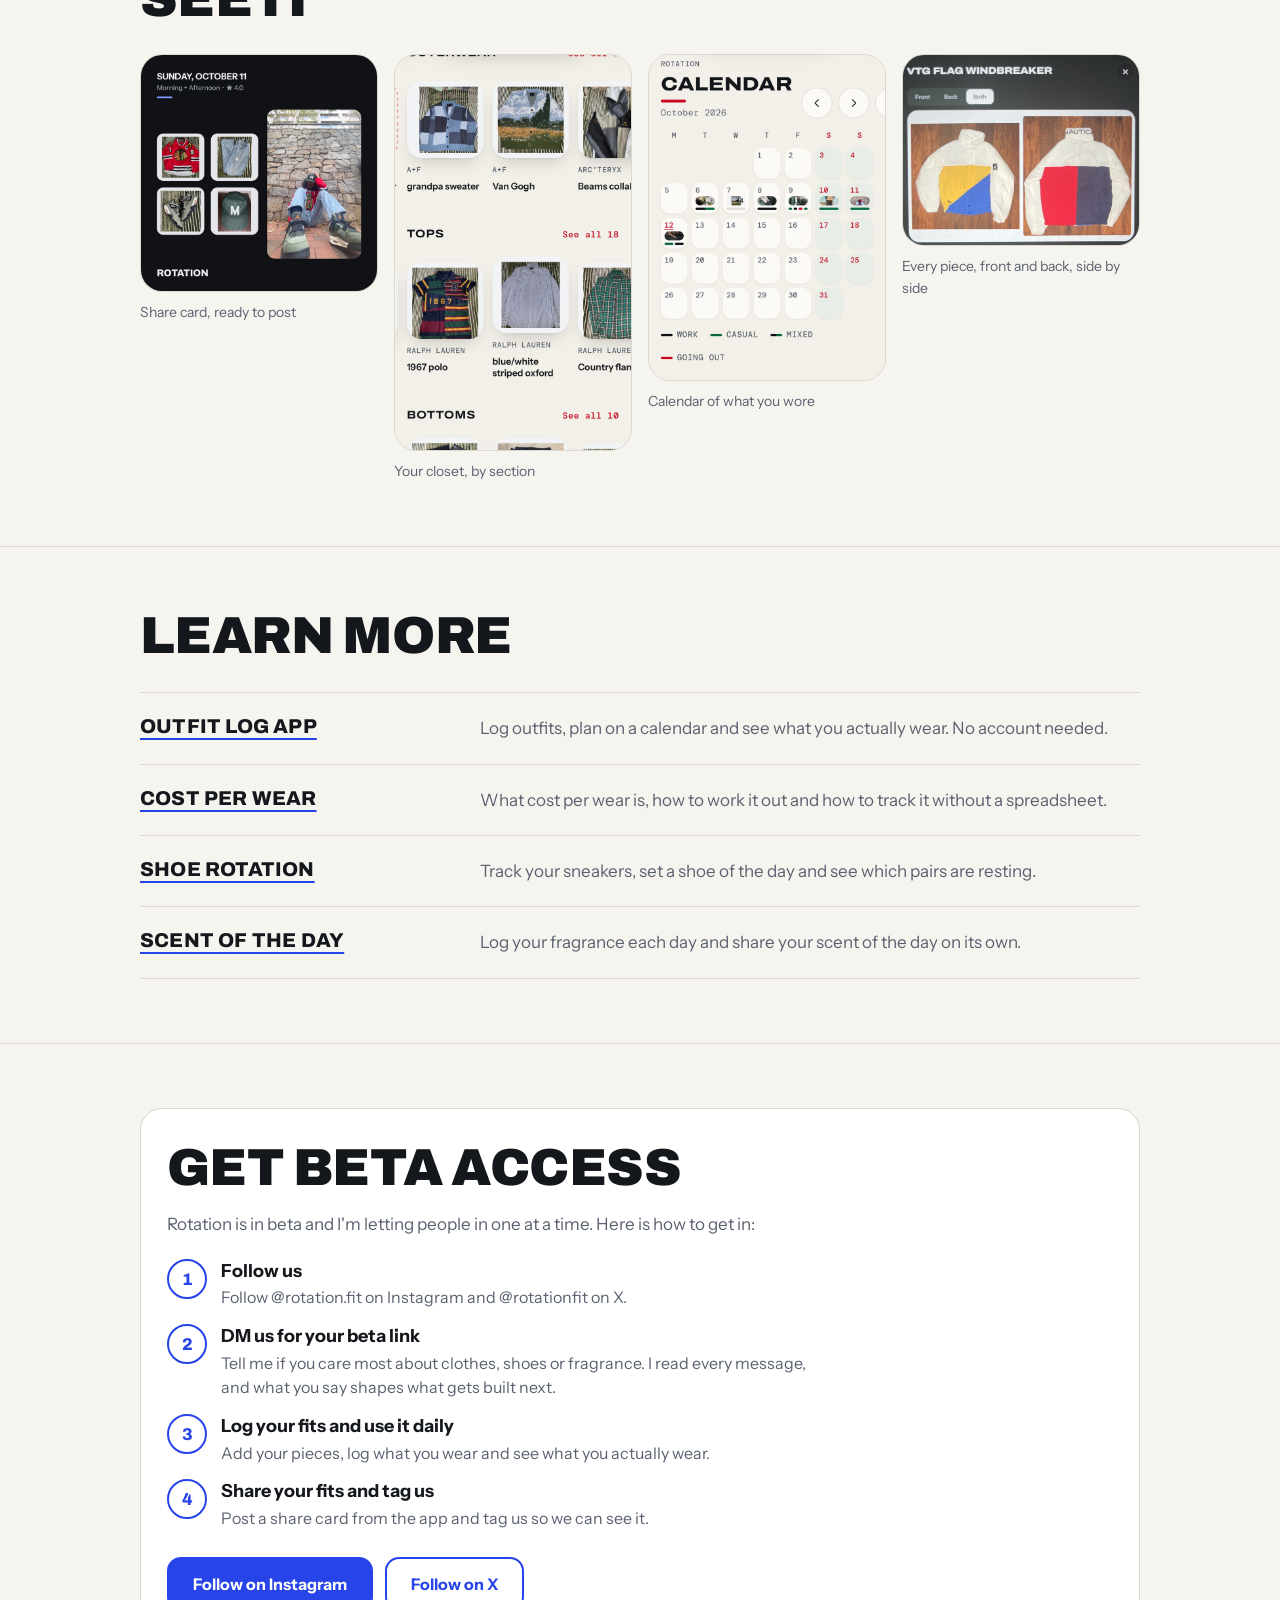
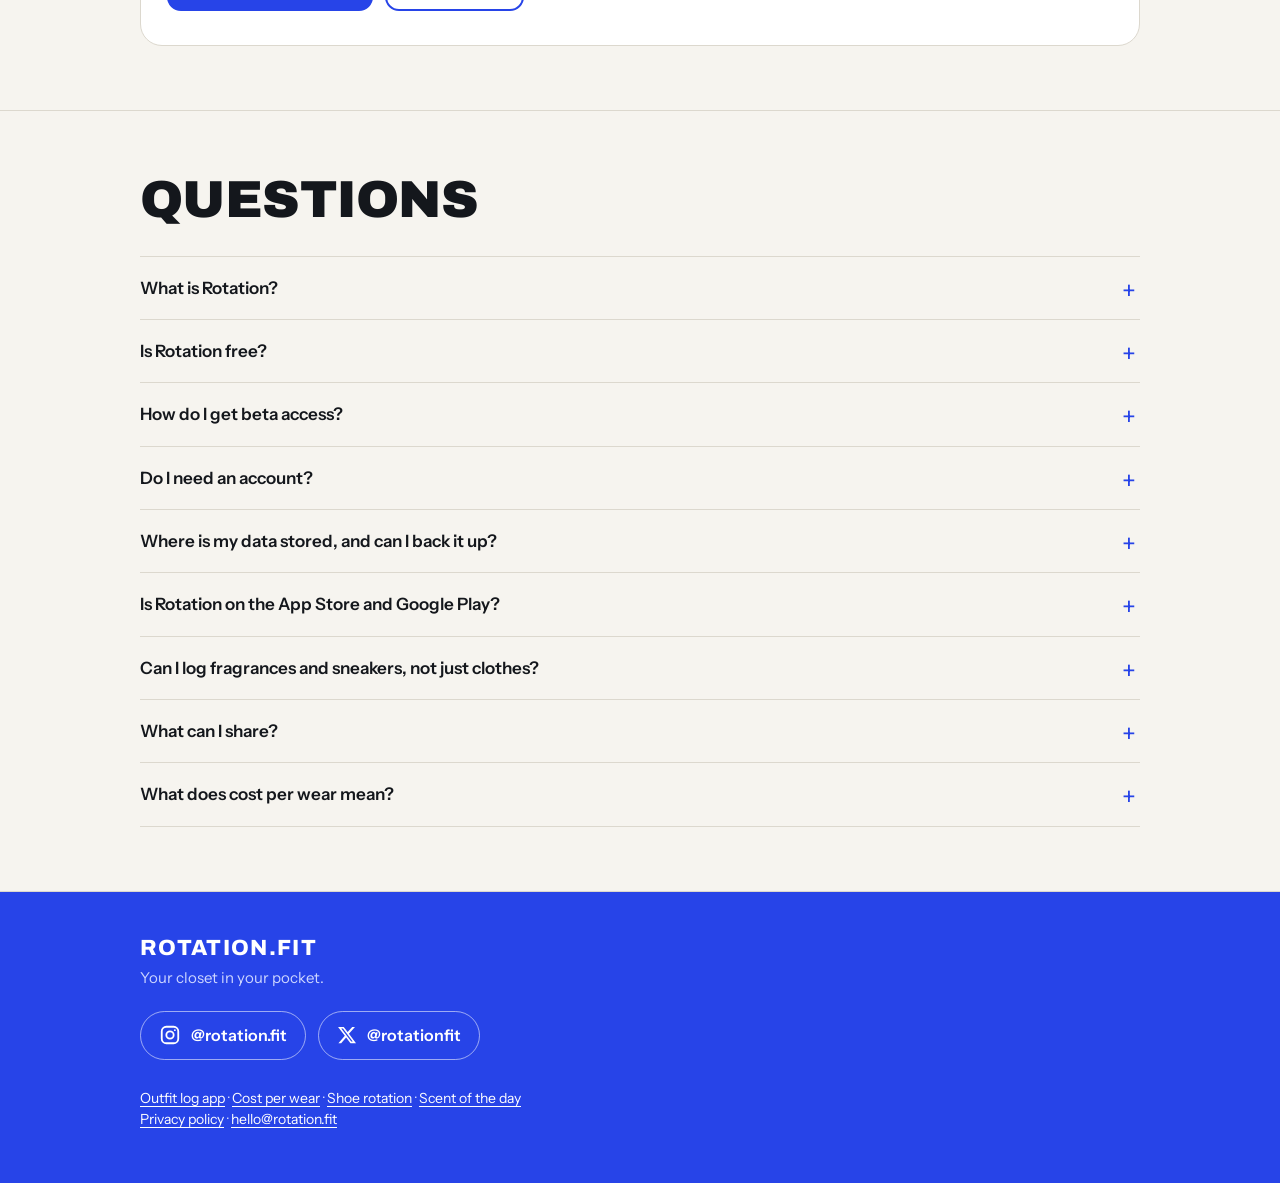
==== commit 6ab8d8ca: "SEO: add guide pages, fix meta, sitemap lastmod, privacy meta - Shorten homepage meta description, r" ====
--- a/index.html
+++ b/index.html
@@ -4,16 +4,23 @@
 <meta charset="utf-8">
 
 <meta name="viewport" content="width=device-width,initial-scale=1">
-<title>Rotation | Closet and outfit log app</title>
-<meta name="description" content="Rotation is a closet and outfit log app. Log what you wear, see what you actually wear, track cost per wear, and share your fit, shoe of the day or scent of the day. Now in beta.">
+<title>Rotation: Closet and Outfit Log App with Cost Per Wear</title>
+<meta name="description" content="Rotation is a closet and outfit log app. Track what you wear, cost per wear, and share your shoe or scent of the day. Free in beta, no account.">
 <link rel="canonical" href="https://rotation.fit/">
 <meta property="og:type" content="website">
+<meta property="og:site_name" content="Rotation">
 <meta property="og:title" content="Rotation | Your closet in your pocket">
 <meta property="og:description" content="A closet and outfit log for people who care what they wear. Now in beta.">
 <meta property="og:url" content="https://rotation.fit/">
 <meta property="og:image" content="https://rotation.fit/og.png">
+<meta property="og:image:width" content="1200">
+<meta property="og:image:height" content="630">
+<meta property="og:image:alt" content="Rotation, a closet and outfit log app">
 <meta name="twitter:card" content="summary_large_image">
 <meta name="twitter:site" content="@rotationfit">
+<meta name="twitter:title" content="Rotation | Your closet in your pocket">
+<meta name="twitter:description" content="A closet and outfit log for people who care what they wear. Now in beta.">
+<meta name="twitter:image" content="https://rotation.fit/og.png">
 <meta name="theme-color" content="#2744E8">
 <link rel="icon" type="image/png" href="icon-192.png">
 <link rel="apple-touch-icon" href="icon-180.png">
@@ -50,6 +57,7 @@
 .row:last-child{border-bottom:1px solid var(--line)}
 .row h3{margin:0;font:800 20px Archivo,Arial,sans-serif;text-transform:uppercase;letter-spacing:.01em}
 .row p{margin:0;color:var(--ink2)}
+.row h3 a{color:inherit;text-decoration:underline;text-decoration-color:var(--blue);text-decoration-thickness:2px;text-underline-offset:5px}
 @media(min-width:760px){.row{grid-template-columns:300px 1fr;gap:40px}}
 .beta{background:var(--card);border:1px solid var(--line);border-radius:22px;padding:34px 26px}
 .beta p{color:var(--ink2);max-width:36em}
@@ -94,6 +102,14 @@
 </div>
 </div></section>
 
+<section><div class="wrap">
+<h2 class="disp">Learn more</h2>
+<div class="row"><h3><a href="outfit-log-app/">Outfit log app</a></h3><p>Log outfits, plan on a calendar and see what you actually wear. No account needed.</p></div>
+<div class="row"><h3><a href="cost-per-wear-tracker/">Cost per wear</a></h3><p>What cost per wear is, how to work it out and how to track it without a spreadsheet.</p></div>
+<div class="row"><h3><a href="shoe-rotation-app/">Shoe rotation</a></h3><p>Track your sneakers, set a shoe of the day and see which pairs are resting.</p></div>
+<div class="row"><h3><a href="scent-of-the-day-tracker/">Scent of the day</a></h3><p>Log your fragrance each day and share your scent of the day on its own.</p></div>
+</div></section>
+
 <section id="beta"><div class="wrap"><div class="beta">
 <h2 class="disp" style="margin-bottom:14px">Get beta access</h2>
 <p>Rotation is in beta and I'm letting people in one at a time. Here is how to get in:</p>
@@ -107,6 +123,6 @@
 </div></section>
 </main>
 
-<footer><div class="wrap"><div class="fw">Rotation.fit</div><p class="ft">Your closet in your pocket.</p><div class="soc"><a href="https://www.instagram.com/rotation.fit/" rel="noopener" aria-label="Rotation on Instagram, @rotation.fit"><svg viewBox="0 0 24 24" width="22" height="22" fill="none" stroke="#fff" stroke-width="2" stroke-linecap="round" stroke-linejoin="round" aria-hidden="true"><rect x="3" y="3" width="18" height="18" rx="5"/><circle cx="12" cy="12" r="4"/><circle cx="17.3" cy="6.7" r="1" fill="#fff" stroke="none"/></svg><span>@rotation.fit</span></a><a href="https://x.com/rotationfit" rel="noopener" aria-label="Rotation on X, @rotationfit"><svg viewBox="0 0 24 24" width="20" height="20" fill="#fff" aria-hidden="true"><path d="M18.244 2.25h3.308l-7.227 8.26 8.502 11.24H16.17l-5.214-6.817L4.99 21.75H1.68l7.73-8.835L1.254 2.25H8.08l4.713 6.231zm-1.161 17.52h1.833L7.084 4.126H5.117z"/></svg><span>@rotationfit</span></a></div><div class="fl"><a href="privacy.html">Privacy policy</a> &middot; <a href="mailto:hello@rotation.fit">hello@rotation.fit</a></div></div></footer>
+<footer><div class="wrap"><div class="fw">Rotation.fit</div><p class="ft">Your closet in your pocket.</p><div class="soc"><a href="https://www.instagram.com/rotation.fit/" rel="noopener" aria-label="Rotation on Instagram, @rotation.fit"><svg viewBox="0 0 24 24" width="22" height="22" fill="none" stroke="#fff" stroke-width="2" stroke-linecap="round" stroke-linejoin="round" aria-hidden="true"><rect x="3" y="3" width="18" height="18" rx="5"/><circle cx="12" cy="12" r="4"/><circle cx="17.3" cy="6.7" r="1" fill="#fff" stroke="none"/></svg><span>@rotation.fit</span></a><a href="https://x.com/rotationfit" rel="noopener" aria-label="Rotation on X, @rotationfit"><svg viewBox="0 0 24 24" width="20" height="20" fill="#fff" aria-hidden="true"><path d="M18.244 2.25h3.308l-7.227 8.26 8.502 11.24H16.17l-5.214-6.817L4.99 21.75H1.68l7.73-8.835L1.254 2.25H8.08l4.713 6.231zm-1.161 17.52h1.833L7.084 4.126H5.117z"/></svg><span>@rotationfit</span></a></div><div class="fl"><a href="outfit-log-app/">Outfit log app</a> &middot; <a href="cost-per-wear-tracker/">Cost per wear</a> &middot; <a href="shoe-rotation-app/">Shoe rotation</a> &middot; <a href="scent-of-the-day-tracker/">Scent of the day</a><br><a href="privacy.html">Privacy policy</a> &middot; <a href="mailto:hello@rotation.fit">hello@rotation.fit</a></div></div></footer>
 </body>
 </html>
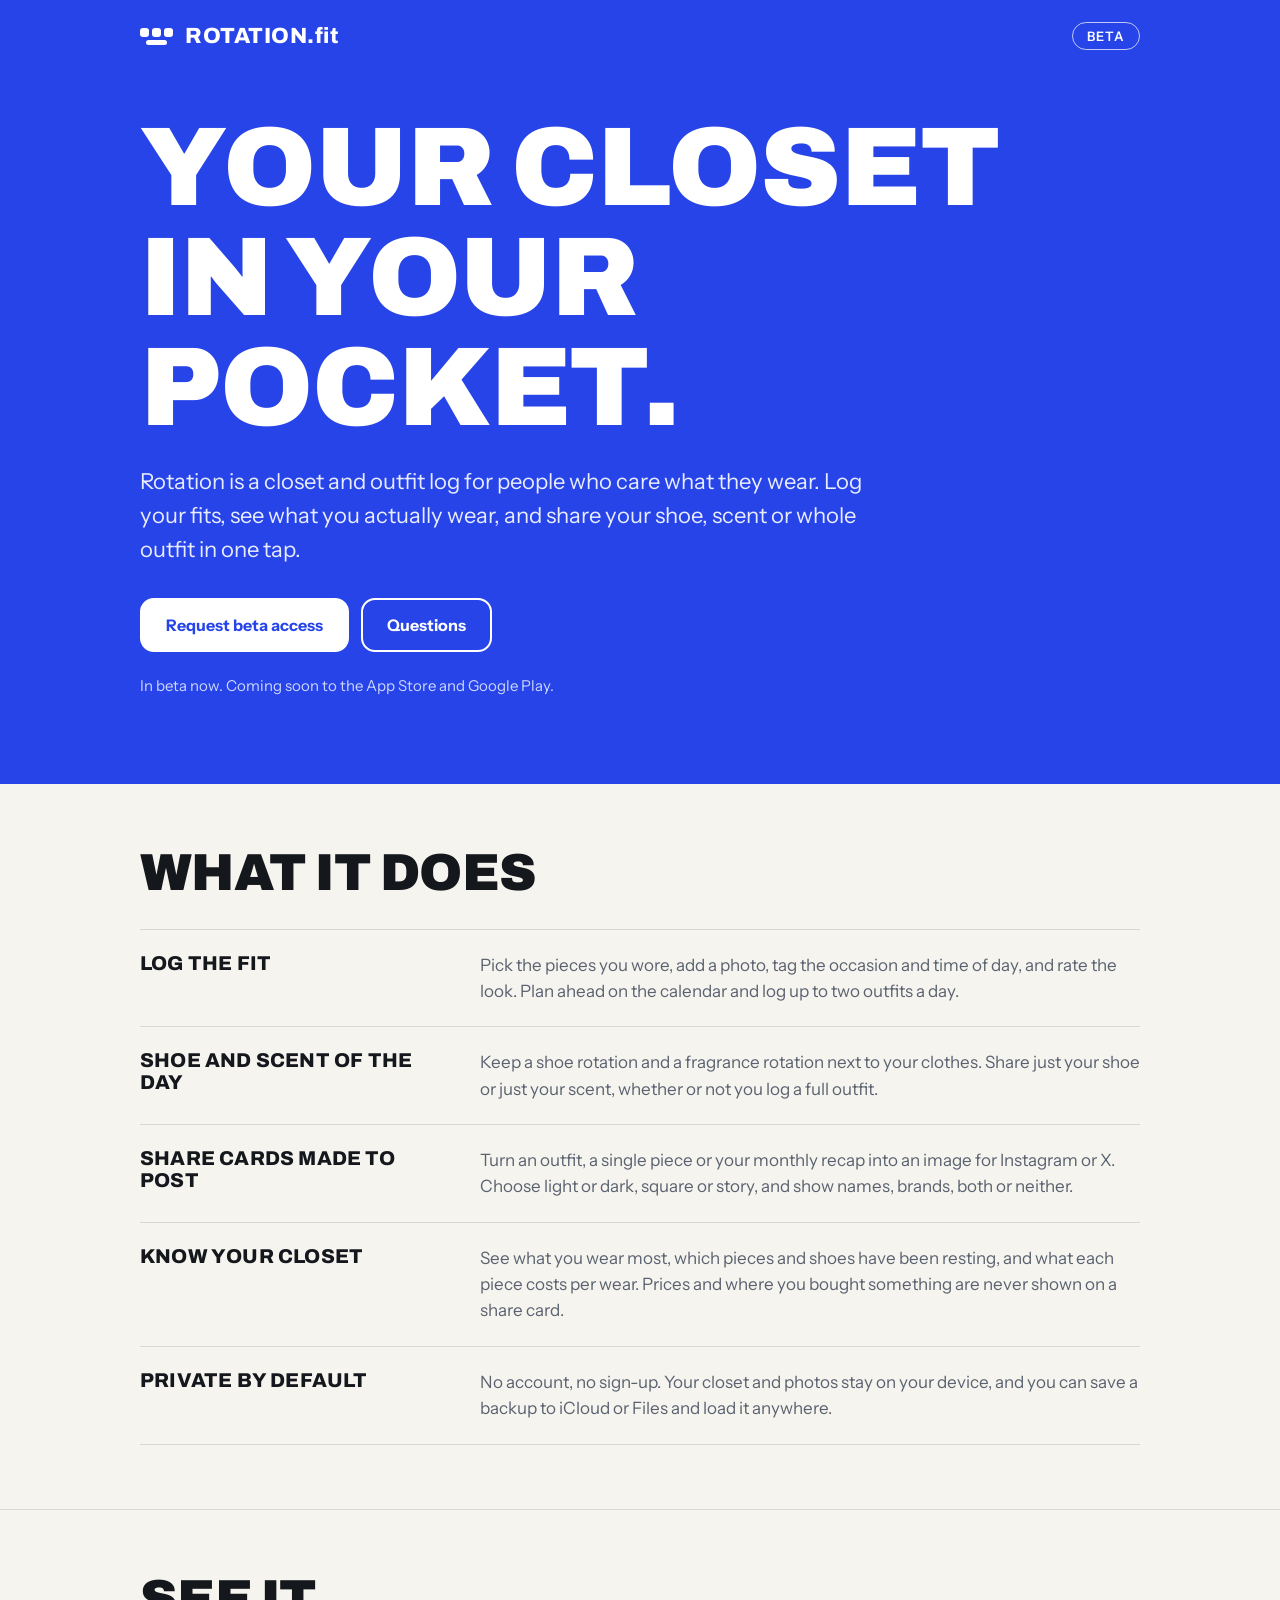
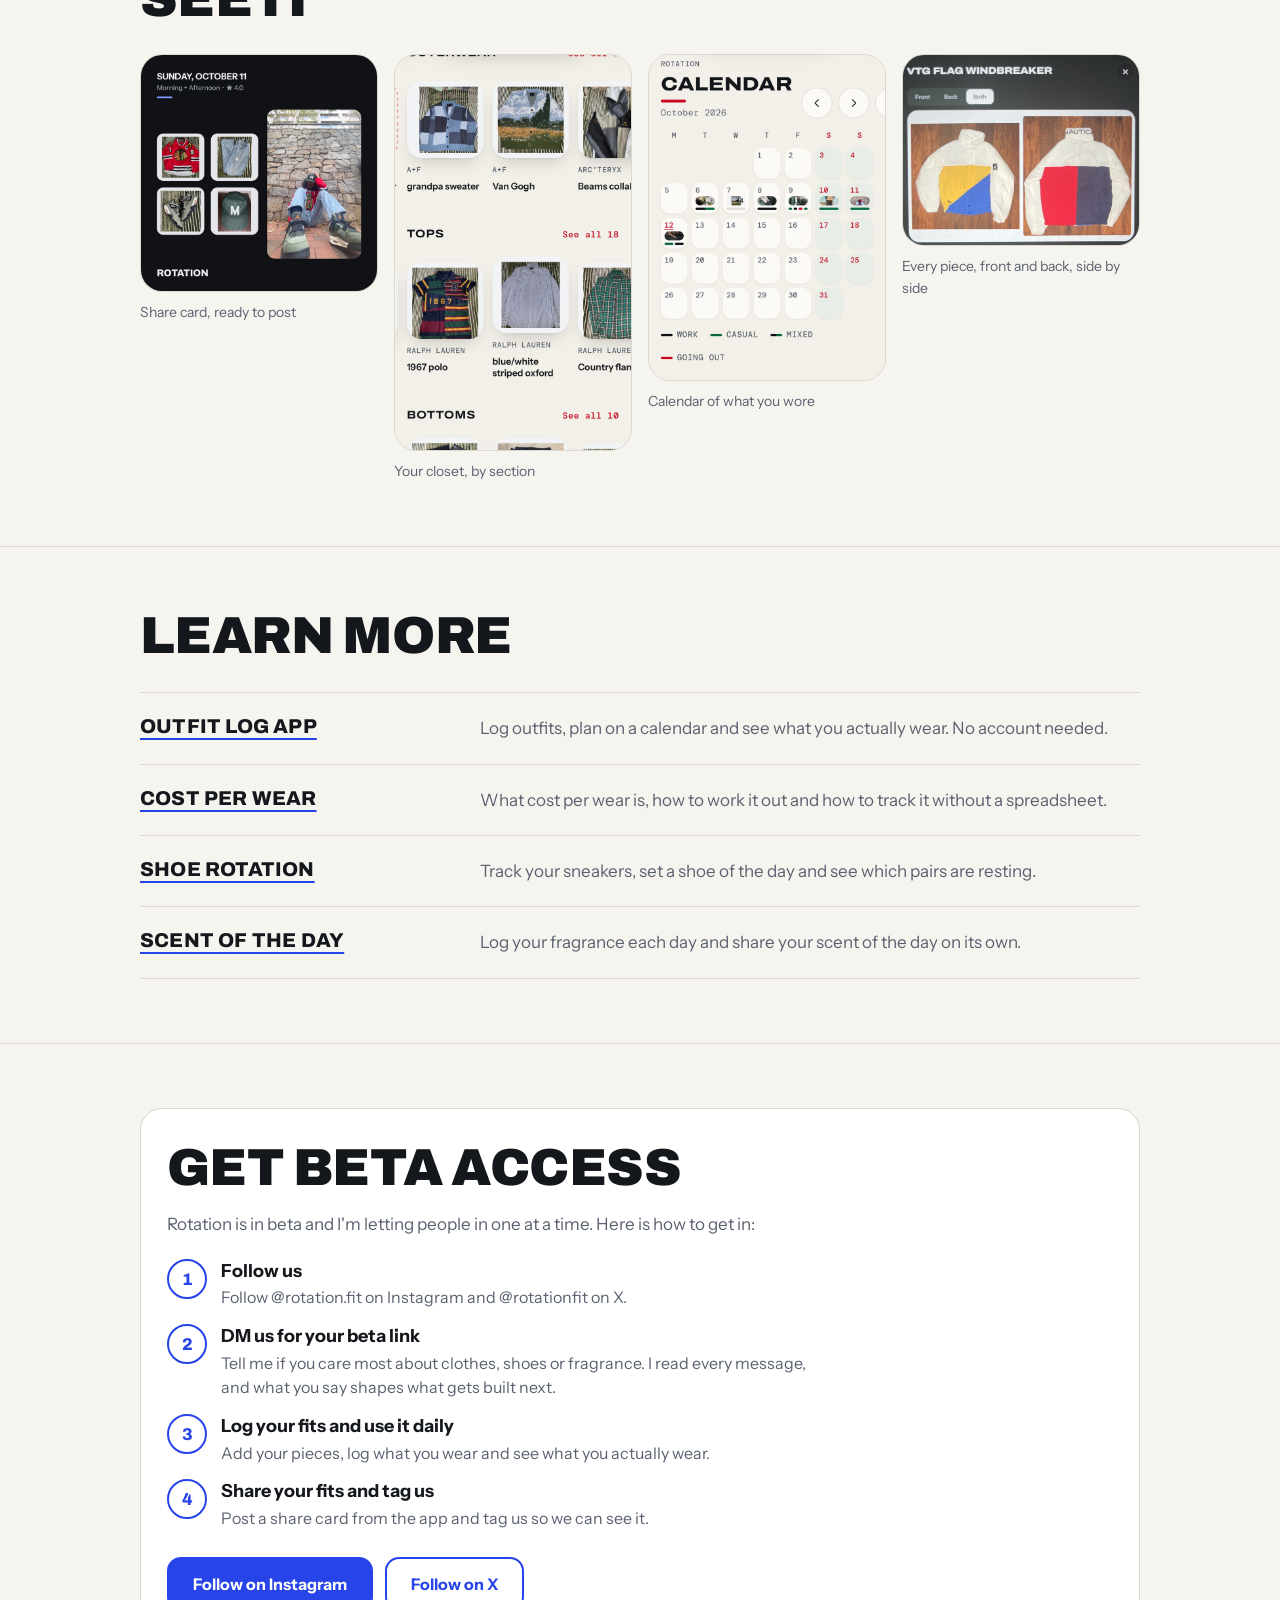
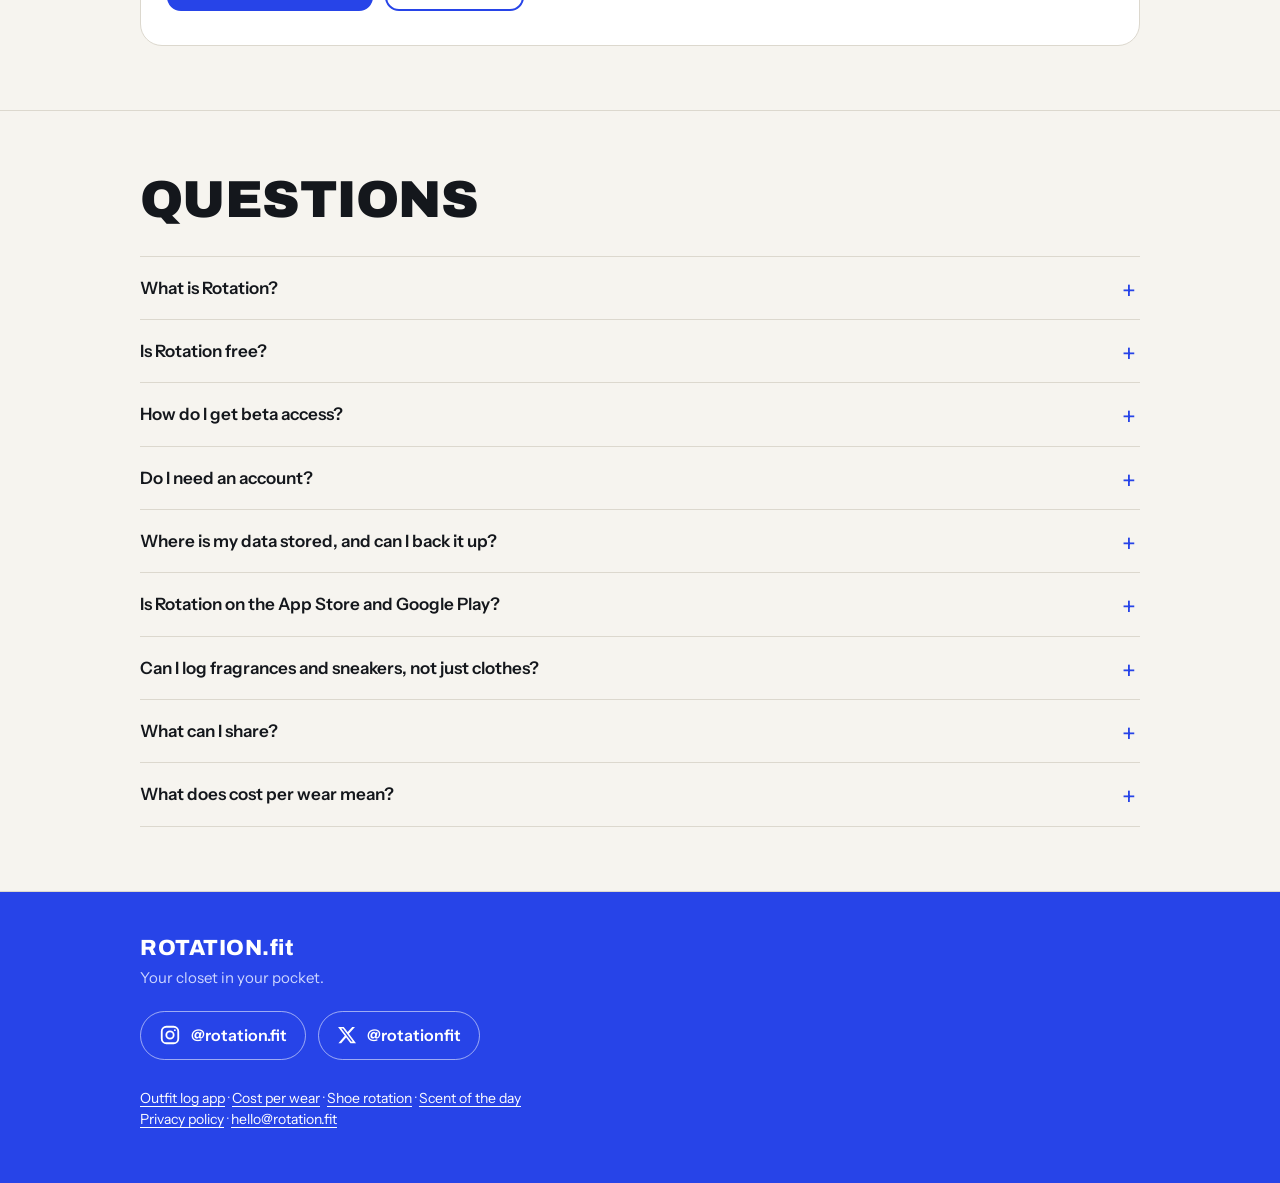
==== commit 53abcd06: "Restyle guide pages in brand language, inline CSS, ROTATION.fit wordmark Co-Authored-By: Claude Sonn" ====
--- a/index.html
+++ b/index.html
@@ -27,6 +27,7 @@
 <link rel="preconnect" href="https://fonts.googleapis.com"><link rel="preconnect" href="https://fonts.gstatic.com" crossorigin>
 <link href="https://fonts.googleapis.com/css2?family=Archivo:wdth,wght@100,800..900&family=Instrument+Sans:wght@400;500;600;700&display=swap" rel="stylesheet">
 <script type="application/ld+json">[{"@context": "https://schema.org", "@type": "SoftwareApplication", "name": "Rotation", "alternateName": "Rotation Closet", "description": "A closet and outfit log app. Log what you wear, see what you actually wear, track cost per wear, and share outfits, shoes and scents.", "applicationCategory": "LifestyleApplication", "operatingSystem": "Web, iOS, Android", "offers": {"@type": "Offer", "price": "0", "priceCurrency": "USD", "description": "Free during beta"}, "url": "https://rotation.fit/"}, {"@context": "https://schema.org", "@type": "FAQPage", "mainEntity": [{"@type": "Question", "name": "What is Rotation?", "acceptedAnswer": {"@type": "Answer", "text": "Rotation is a closet and outfit log app. You add your clothes, shoes and fragrances, log what you wear each day, and see which pieces you actually wear, which ones are resting and what each piece costs per wear."}}, {"@type": "Question", "name": "Is Rotation free?", "acceptedAnswer": {"@type": "Answer", "text": "Rotation is free during the beta. Pricing will be announced before it launches in the App Store and Google Play."}}, {"@type": "Question", "name": "How do I get beta access?", "acceptedAnswer": {"@type": "Answer", "text": "Follow @rotation.fit on Instagram and @rotationfit on X, then send a DM saying you want in. You will get the link and a short note on how to get started."}}, {"@type": "Question", "name": "Do I need an account?", "acceptedAnswer": {"@type": "Answer", "text": "No. There are no accounts and no sign-up. Your closet, outfits and photos are stored on your own device."}}, {"@type": "Question", "name": "Where is my data stored, and can I back it up?", "acceptedAnswer": {"@type": "Answer", "text": "Your data stays on your device. In Settings you can save a backup file to iCloud or Files and load it on another device, so you can move your closet to a new phone."}}, {"@type": "Question", "name": "Is Rotation on the App Store and Google Play?", "acceptedAnswer": {"@type": "Answer", "text": "Not yet. It runs in your phone's browser today and can be added to your home screen. App Store and Google Play versions are coming soon."}}, {"@type": "Question", "name": "Can I log fragrances and sneakers, not just clothes?", "acceptedAnswer": {"@type": "Answer", "text": "Yes. Rotation has sections for tops, bottoms, shoes, outerwear, accessories and scents. You can set a shoe of the day and a scent of the day, and share either one on its own."}}, {"@type": "Question", "name": "What can I share?", "acceptedAnswer": {"@type": "Answer", "text": "You can turn an outfit, your shoe of the day, your scent of the day, a single piece or a monthly recap into an image for Instagram, X or anywhere else. Choose light or dark, square or story, and show names, brands, both or neither. Prices and where you bought something are never shown."}}, {"@type": "Question", "name": "What does cost per wear mean?", "acceptedAnswer": {"@type": "Answer", "text": "Cost per wear is what you paid for a piece divided by the number of times you have worn it. Rotation works it out for you once you add a price and log your outfits."}}]}]</script>
+<script type="application/ld+json">[{"@context": "https://schema.org", "@type": "Organization", "name": "Rotation", "url": "https://rotation.fit/", "logo": "https://rotation.fit/icon-512.png", "email": "hello@rotation.fit", "sameAs": ["https://www.instagram.com/rotation.fit/", "https://x.com/rotationfit"]}, {"@context": "https://schema.org", "@type": "WebSite", "name": "Rotation", "url": "https://rotation.fit/"}]</script>
 <style>
 :root{--blue:#2744E8;--ink:#14171c;--ink2:#5a6270;--bg:#f6f4ef;--line:#dcd8ce;--card:#fff}
 @media (prefers-color-scheme:dark){:root{--ink:#f1f2f4;--ink2:#a2a8b3;--bg:#0f1115;--line:#272b33;--card:#171a20}}
@@ -37,7 +38,7 @@
 .disp{font-family:Archivo,"Helvetica Neue",Arial,sans-serif;font-weight:900;text-transform:uppercase;letter-spacing:-.01em;line-height:.98}
 header.hero{background:var(--blue);color:#fff;padding:22px 0 72px}
 .nav{display:flex;justify-content:space-between;align-items:center;margin-bottom:64px}
-.logo{display:flex;align-items:center;gap:12px;font:800 20px Archivo,Arial,sans-serif;letter-spacing:.08em;text-transform:uppercase}
+.logo{display:flex;align-items:center;gap:12px;font:800 22px Archivo,Arial,sans-serif;letter-spacing:.5px}
 .mark{display:flex;flex-direction:column;gap:3px;align-items:center}.mark div{display:flex;gap:3px}.mark i{display:block;width:9px;height:9px;border-radius:3px;background:#fff}.mark u{display:block;width:21px;height:5px;border-radius:3px;background:#fff}
 .pill{display:inline-block;border:1.5px solid rgba(255,255,255,.7);border-radius:999px;padding:5px 14px;font:600 13px "Instrument Sans",sans-serif;letter-spacing:.1em;text-transform:uppercase}
 h1{font-size:clamp(46px,10.5vw,112px);margin:22px 0 22px;max-width:11em}
@@ -69,13 +70,13 @@
 summary::after{content:"+";position:absolute;right:4px;top:14px;font-size:26px;font-weight:400;color:var(--blue)}
 details[open] summary::after{content:"\2212"}
 details p{margin:0 0 20px;color:var(--ink2);max-width:42em}
-footer{background:var(--blue);color:#fff;padding:44px 0 52px;font-size:15px}footer a{color:#fff;text-decoration:none}footer a:hover{text-decoration:underline}footer .fw{font:800 22px Archivo,Arial,sans-serif;letter-spacing:.06em;text-transform:uppercase;margin-bottom:6px}footer .ft{color:#cdd6ff;margin:0 0 22px}footer .soc{display:flex;flex-wrap:wrap;gap:12px;margin-bottom:28px}footer .soc a{display:inline-flex;align-items:center;gap:10px;border:1.5px solid rgba(255,255,255,.55);border-radius:999px;padding:11px 18px;font-weight:600;font-size:16px}footer .soc a:hover{background:rgba(255,255,255,.14);text-decoration:none}footer .fl{color:#cdd6ff;font-size:14px}footer .fl a{color:#fff;text-decoration:underline;text-underline-offset:3px}
+footer{background:var(--blue);color:#fff;padding:44px 0 52px;font-size:15px}footer a{color:#fff;text-decoration:none}footer a:hover{text-decoration:underline}footer .fw{font:800 22px Archivo,Arial,sans-serif;letter-spacing:.5px;margin-bottom:6px}footer .ft{color:#cdd6ff;margin:0 0 22px}footer .soc{display:flex;flex-wrap:wrap;gap:12px;margin-bottom:28px}footer .soc a{display:inline-flex;align-items:center;gap:10px;border:1.5px solid rgba(255,255,255,.55);border-radius:999px;padding:11px 18px;font-weight:600;font-size:16px}footer .soc a:hover{background:rgba(255,255,255,.14);text-decoration:none}footer .fl{color:#cdd6ff;font-size:14px}footer .fl a{color:#fff;text-decoration:underline;text-underline-offset:3px}
 :focus-visible{outline:3px solid #ffb703;outline-offset:3px}
 </style>
 </head>
 <body>
 <header class="hero"><div class="wrap">
-<div class="nav"><div class="logo"><span class="mark"><div><i></i><i></i><i></i></div><u></u></span>Rotation</div><span class="pill">Beta</span></div>
+<div class="nav"><div class="logo"><span class="mark"><div><i></i><i></i><i></i></div><u></u></span>ROTATION.fit</div><span class="pill">Beta</span></div>
 <h1 class="disp">Your closet in your pocket.</h1>
 <p class="lead">Rotation is a closet and outfit log for people who care what they wear. Log your fits, see what you actually wear, and share your shoe, scent or whole outfit in one tap.</p>
 <div class="btns"><a class="btn w" href="#beta">Request beta access</a><a class="btn o" href="#faq">Questions</a></div>
@@ -123,6 +124,6 @@
 </div></section>
 </main>
 
-<footer><div class="wrap"><div class="fw">Rotation.fit</div><p class="ft">Your closet in your pocket.</p><div class="soc"><a href="https://www.instagram.com/rotation.fit/" rel="noopener" aria-label="Rotation on Instagram, @rotation.fit"><svg viewBox="0 0 24 24" width="22" height="22" fill="none" stroke="#fff" stroke-width="2" stroke-linecap="round" stroke-linejoin="round" aria-hidden="true"><rect x="3" y="3" width="18" height="18" rx="5"/><circle cx="12" cy="12" r="4"/><circle cx="17.3" cy="6.7" r="1" fill="#fff" stroke="none"/></svg><span>@rotation.fit</span></a><a href="https://x.com/rotationfit" rel="noopener" aria-label="Rotation on X, @rotationfit"><svg viewBox="0 0 24 24" width="20" height="20" fill="#fff" aria-hidden="true"><path d="M18.244 2.25h3.308l-7.227 8.26 8.502 11.24H16.17l-5.214-6.817L4.99 21.75H1.68l7.73-8.835L1.254 2.25H8.08l4.713 6.231zm-1.161 17.52h1.833L7.084 4.126H5.117z"/></svg><span>@rotationfit</span></a></div><div class="fl"><a href="outfit-log-app/">Outfit log app</a> &middot; <a href="cost-per-wear-tracker/">Cost per wear</a> &middot; <a href="shoe-rotation-app/">Shoe rotation</a> &middot; <a href="scent-of-the-day-tracker/">Scent of the day</a><br><a href="privacy.html">Privacy policy</a> &middot; <a href="mailto:hello@rotation.fit">hello@rotation.fit</a></div></div></footer>
+<footer><div class="wrap"><div class="fw">ROTATION.fit</div><p class="ft">Your closet in your pocket.</p><div class="soc"><a href="https://www.instagram.com/rotation.fit/" rel="noopener" aria-label="Rotation on Instagram, @rotation.fit"><svg viewBox="0 0 24 24" width="22" height="22" fill="none" stroke="#fff" stroke-width="2" stroke-linecap="round" stroke-linejoin="round" aria-hidden="true"><rect x="3" y="3" width="18" height="18" rx="5"/><circle cx="12" cy="12" r="4"/><circle cx="17.3" cy="6.7" r="1" fill="#fff" stroke="none"/></svg><span>@rotation.fit</span></a><a href="https://x.com/rotationfit" rel="noopener" aria-label="Rotation on X, @rotationfit"><svg viewBox="0 0 24 24" width="20" height="20" fill="#fff" aria-hidden="true"><path d="M18.244 2.25h3.308l-7.227 8.26 8.502 11.24H16.17l-5.214-6.817L4.99 21.75H1.68l7.73-8.835L1.254 2.25H8.08l4.713 6.231zm-1.161 17.52h1.833L7.084 4.126H5.117z"/></svg><span>@rotationfit</span></a></div><div class="fl"><a href="outfit-log-app/">Outfit log app</a> &middot; <a href="cost-per-wear-tracker/">Cost per wear</a> &middot; <a href="shoe-rotation-app/">Shoe rotation</a> &middot; <a href="scent-of-the-day-tracker/">Scent of the day</a><br><a href="privacy.html">Privacy policy</a> &middot; <a href="mailto:hello@rotation.fit">hello@rotation.fit</a></div></div></footer>
 </body>
 </html>
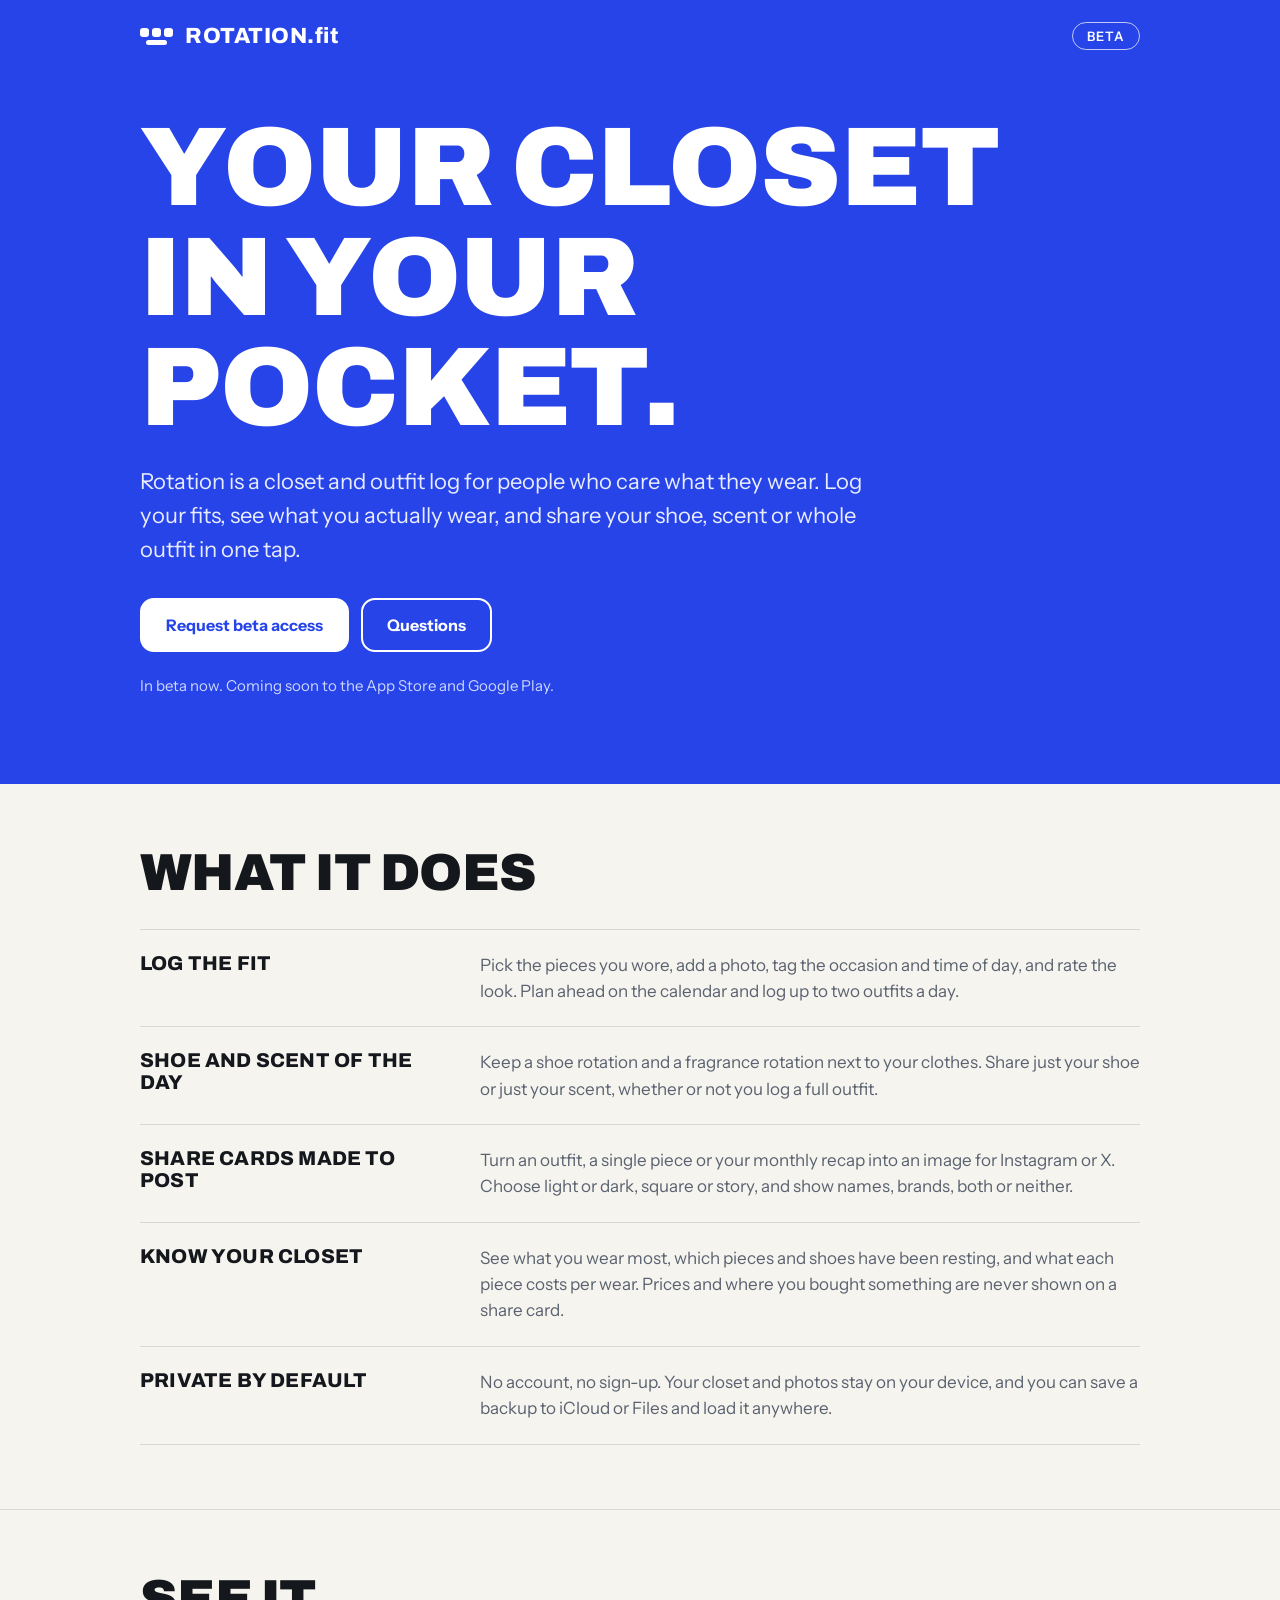
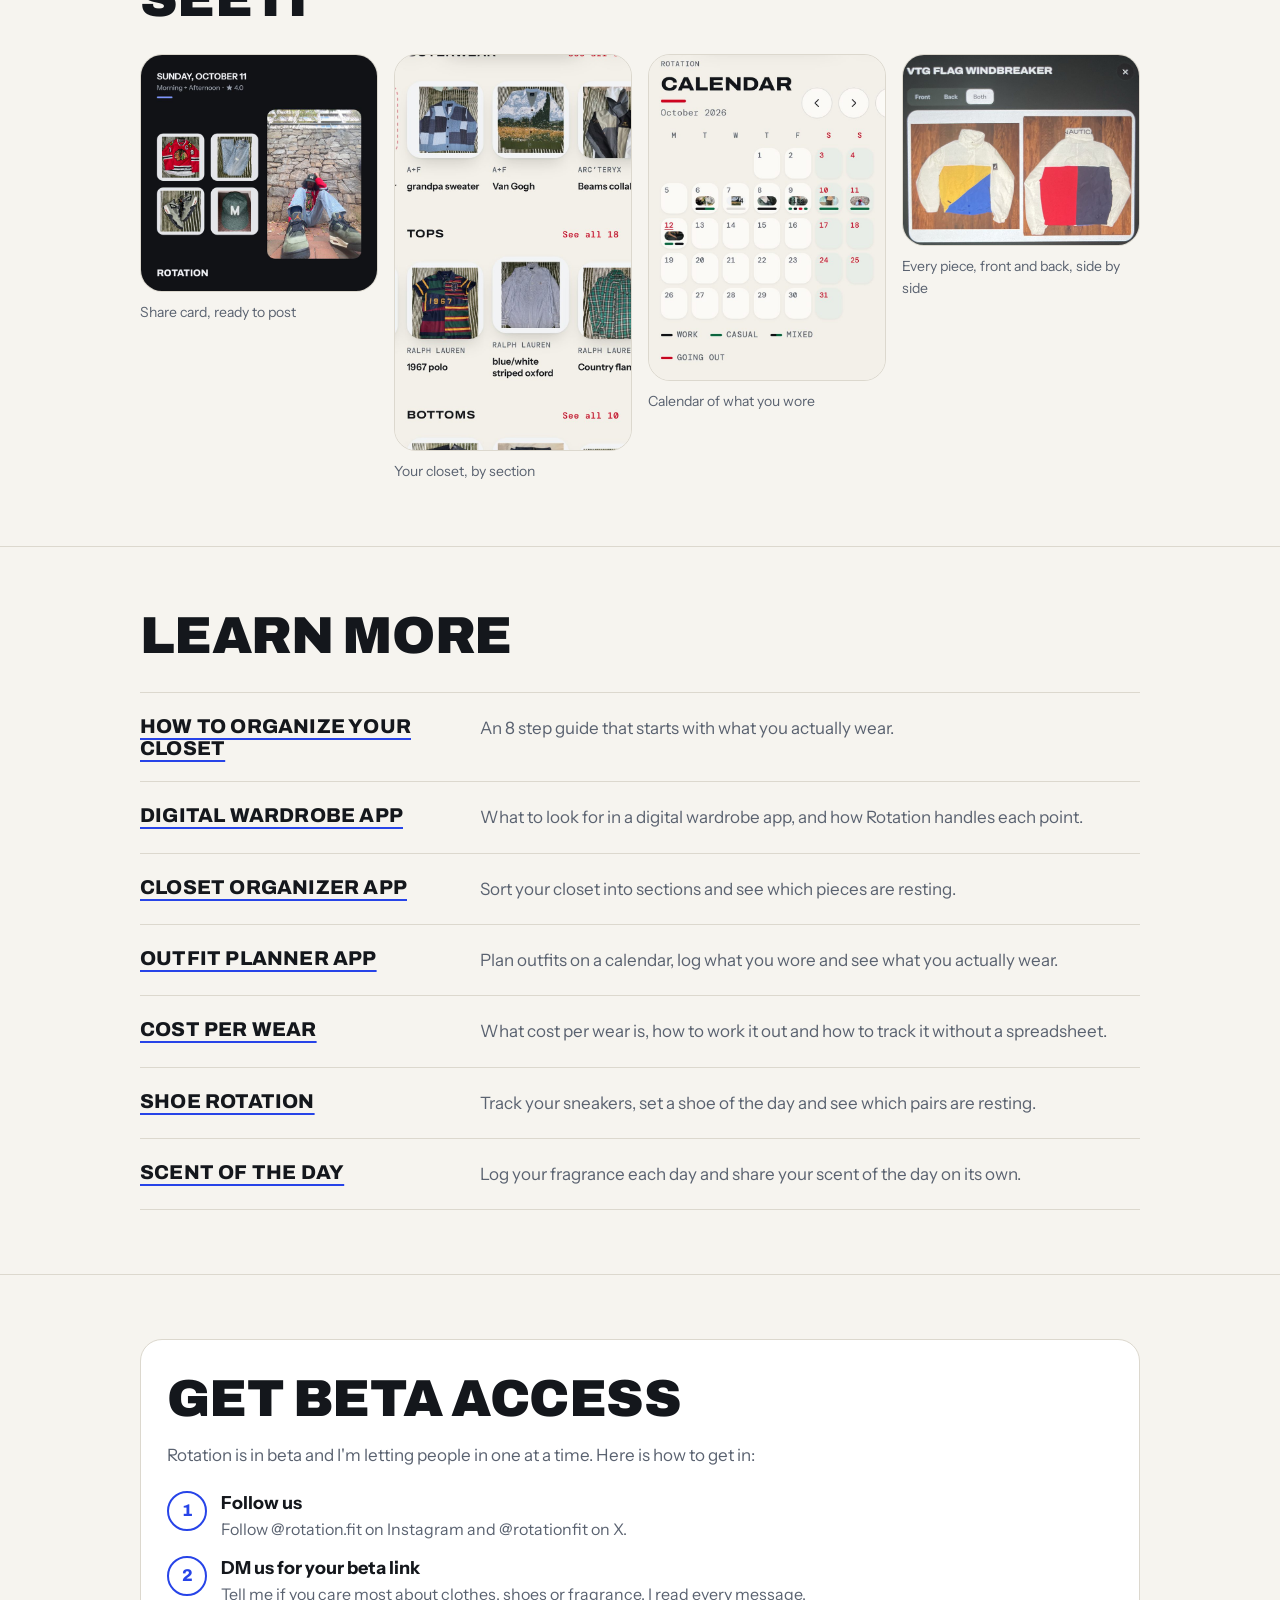
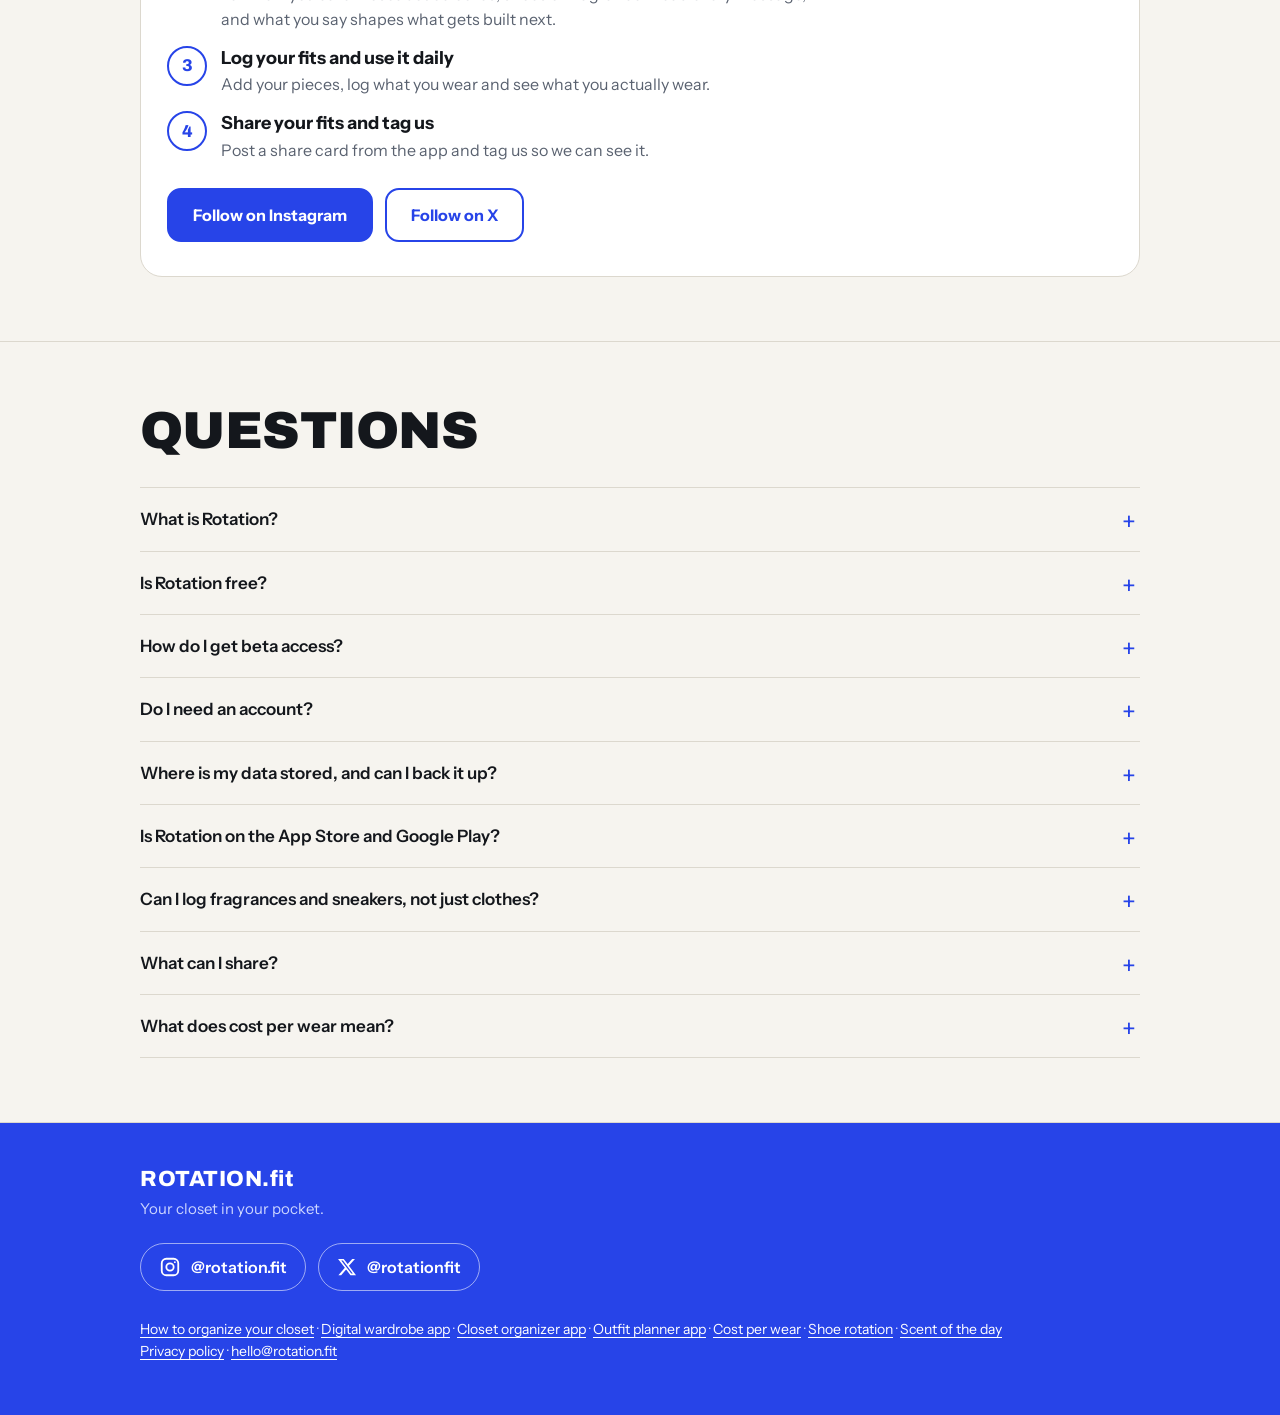
==== commit 4e367a2b: "Add 3 keyword-driven pages in restyled template, retarget two pages Based on search volume and diffi" ====
--- a/index.html
+++ b/index.html
@@ -105,7 +105,10 @@
 
 <section><div class="wrap">
 <h2 class="disp">Learn more</h2>
-<div class="row"><h3><a href="outfit-log-app/">Outfit log app</a></h3><p>Log outfits, plan on a calendar and see what you actually wear. No account needed.</p></div>
+<div class="row"><h3><a href="how-to-organize-your-closet/">How to organize your closet</a></h3><p>An 8 step guide that starts with what you actually wear.</p></div>
+<div class="row"><h3><a href="digital-wardrobe-app/">Digital wardrobe app</a></h3><p>What to look for in a digital wardrobe app, and how Rotation handles each point.</p></div>
+<div class="row"><h3><a href="closet-organizer-app/">Closet organizer app</a></h3><p>Sort your closet into sections and see which pieces are resting.</p></div>
+<div class="row"><h3><a href="outfit-log-app/">Outfit planner app</a></h3><p>Plan outfits on a calendar, log what you wore and see what you actually wear.</p></div>
 <div class="row"><h3><a href="cost-per-wear-tracker/">Cost per wear</a></h3><p>What cost per wear is, how to work it out and how to track it without a spreadsheet.</p></div>
 <div class="row"><h3><a href="shoe-rotation-app/">Shoe rotation</a></h3><p>Track your sneakers, set a shoe of the day and see which pairs are resting.</p></div>
 <div class="row"><h3><a href="scent-of-the-day-tracker/">Scent of the day</a></h3><p>Log your fragrance each day and share your scent of the day on its own.</p></div>
@@ -124,6 +127,6 @@
 </div></section>
 </main>
 
-<footer><div class="wrap"><div class="fw">ROTATION.fit</div><p class="ft">Your closet in your pocket.</p><div class="soc"><a href="https://www.instagram.com/rotation.fit/" rel="noopener" aria-label="Rotation on Instagram, @rotation.fit"><svg viewBox="0 0 24 24" width="22" height="22" fill="none" stroke="#fff" stroke-width="2" stroke-linecap="round" stroke-linejoin="round" aria-hidden="true"><rect x="3" y="3" width="18" height="18" rx="5"/><circle cx="12" cy="12" r="4"/><circle cx="17.3" cy="6.7" r="1" fill="#fff" stroke="none"/></svg><span>@rotation.fit</span></a><a href="https://x.com/rotationfit" rel="noopener" aria-label="Rotation on X, @rotationfit"><svg viewBox="0 0 24 24" width="20" height="20" fill="#fff" aria-hidden="true"><path d="M18.244 2.25h3.308l-7.227 8.26 8.502 11.24H16.17l-5.214-6.817L4.99 21.75H1.68l7.73-8.835L1.254 2.25H8.08l4.713 6.231zm-1.161 17.52h1.833L7.084 4.126H5.117z"/></svg><span>@rotationfit</span></a></div><div class="fl"><a href="outfit-log-app/">Outfit log app</a> &middot; <a href="cost-per-wear-tracker/">Cost per wear</a> &middot; <a href="shoe-rotation-app/">Shoe rotation</a> &middot; <a href="scent-of-the-day-tracker/">Scent of the day</a><br><a href="privacy.html">Privacy policy</a> &middot; <a href="mailto:hello@rotation.fit">hello@rotation.fit</a></div></div></footer>
+<footer><div class="wrap"><div class="fw">ROTATION.fit</div><p class="ft">Your closet in your pocket.</p><div class="soc"><a href="https://www.instagram.com/rotation.fit/" rel="noopener" aria-label="Rotation on Instagram, @rotation.fit"><svg viewBox="0 0 24 24" width="22" height="22" fill="none" stroke="#fff" stroke-width="2" stroke-linecap="round" stroke-linejoin="round" aria-hidden="true"><rect x="3" y="3" width="18" height="18" rx="5"/><circle cx="12" cy="12" r="4"/><circle cx="17.3" cy="6.7" r="1" fill="#fff" stroke="none"/></svg><span>@rotation.fit</span></a><a href="https://x.com/rotationfit" rel="noopener" aria-label="Rotation on X, @rotationfit"><svg viewBox="0 0 24 24" width="20" height="20" fill="#fff" aria-hidden="true"><path d="M18.244 2.25h3.308l-7.227 8.26 8.502 11.24H16.17l-5.214-6.817L4.99 21.75H1.68l7.73-8.835L1.254 2.25H8.08l4.713 6.231zm-1.161 17.52h1.833L7.084 4.126H5.117z"/></svg><span>@rotationfit</span></a></div><div class="fl"><a href="how-to-organize-your-closet/">How to organize your closet</a> &middot; <a href="digital-wardrobe-app/">Digital wardrobe app</a> &middot; <a href="closet-organizer-app/">Closet organizer app</a> &middot; <a href="outfit-log-app/">Outfit planner app</a> &middot; <a href="cost-per-wear-tracker/">Cost per wear</a> &middot; <a href="shoe-rotation-app/">Shoe rotation</a> &middot; <a href="scent-of-the-day-tracker/">Scent of the day</a><br><a href="privacy.html">Privacy policy</a> &middot; <a href="mailto:hello@rotation.fit">hello@rotation.fit</a></div></div></footer>
 </body>
 </html>
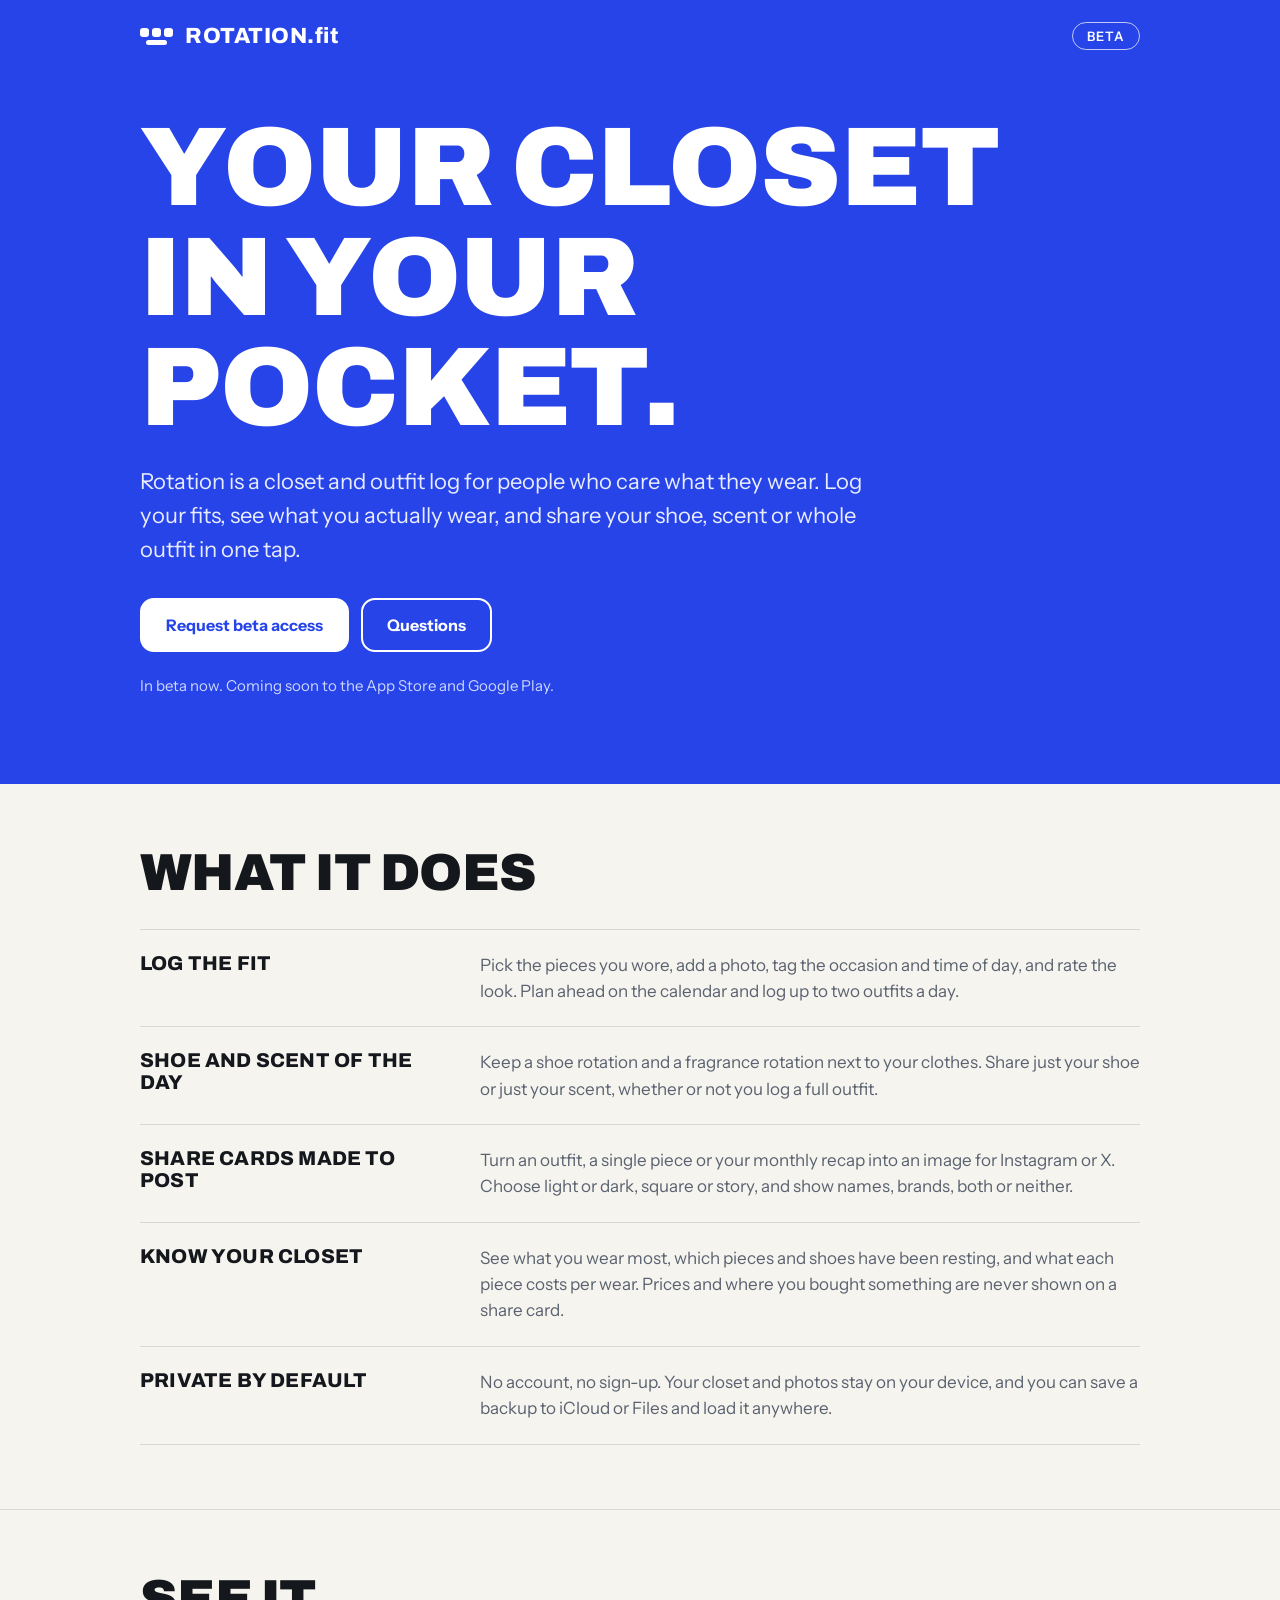
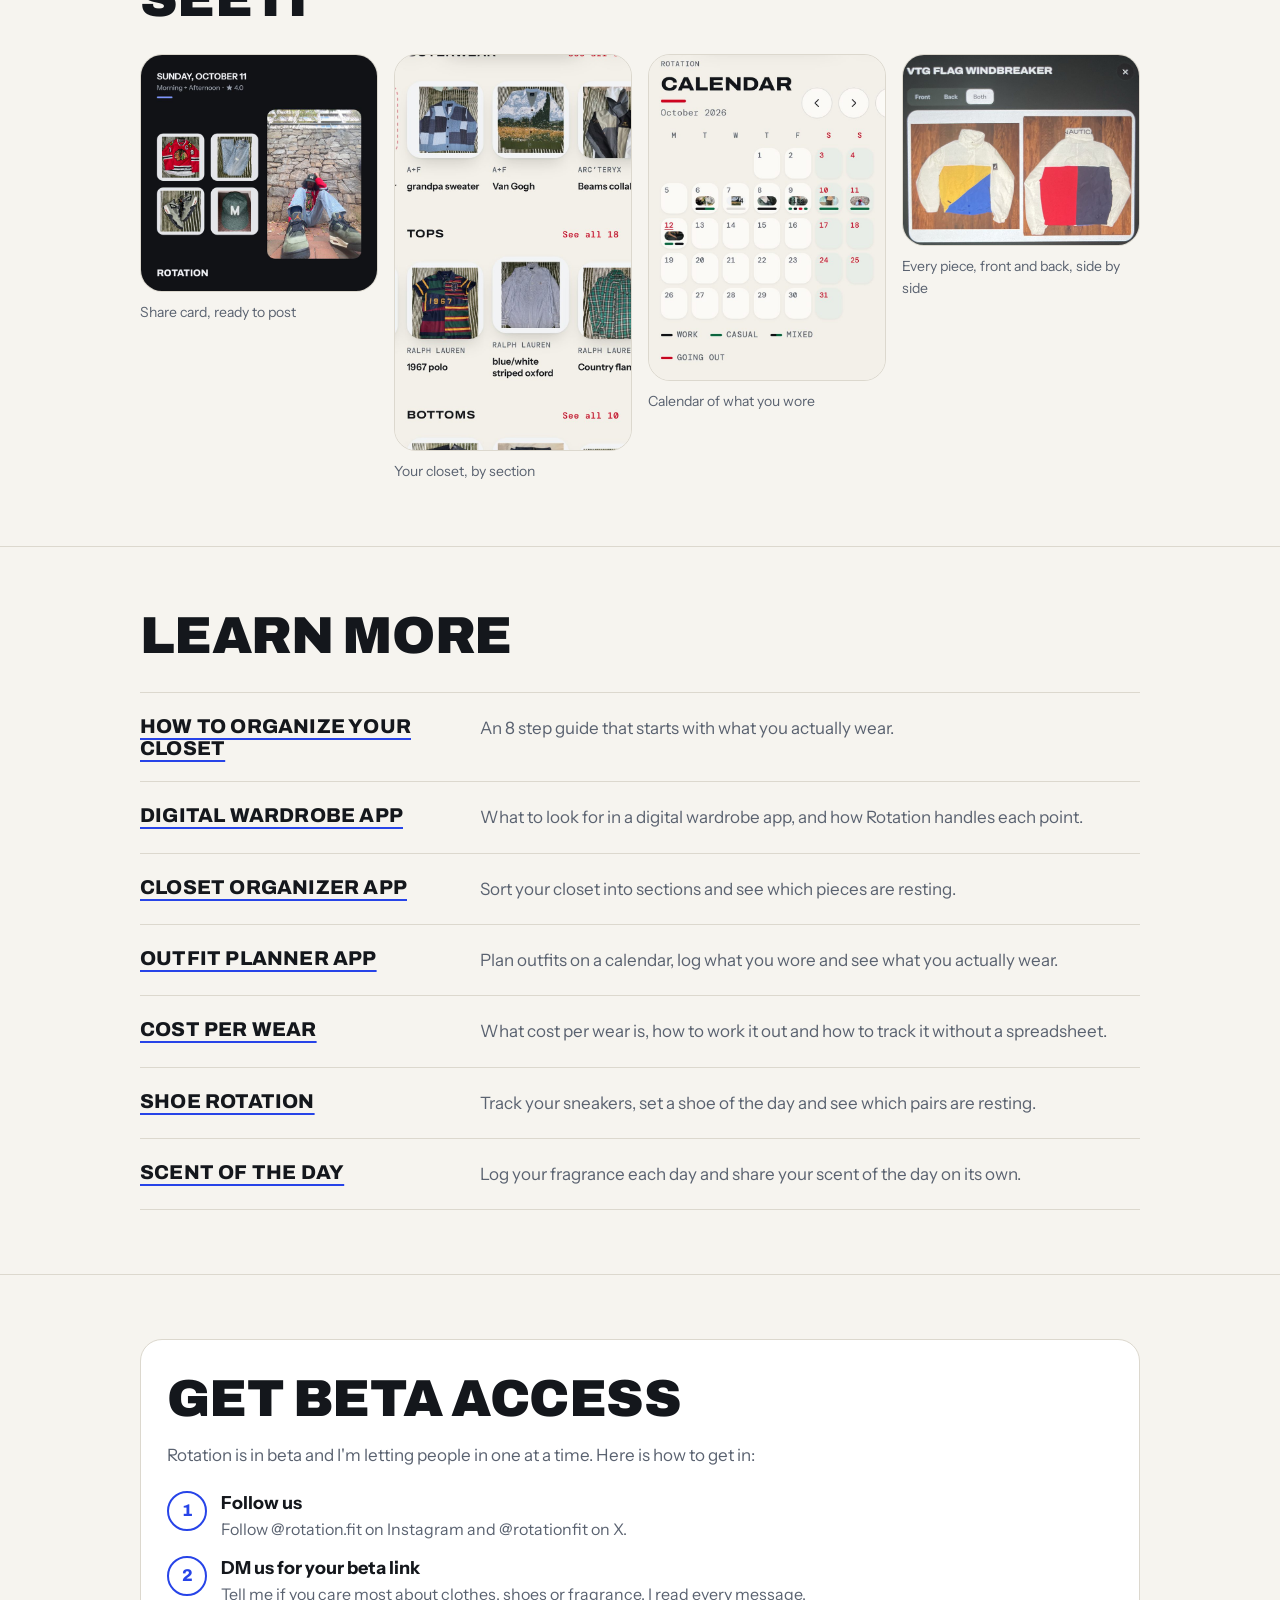
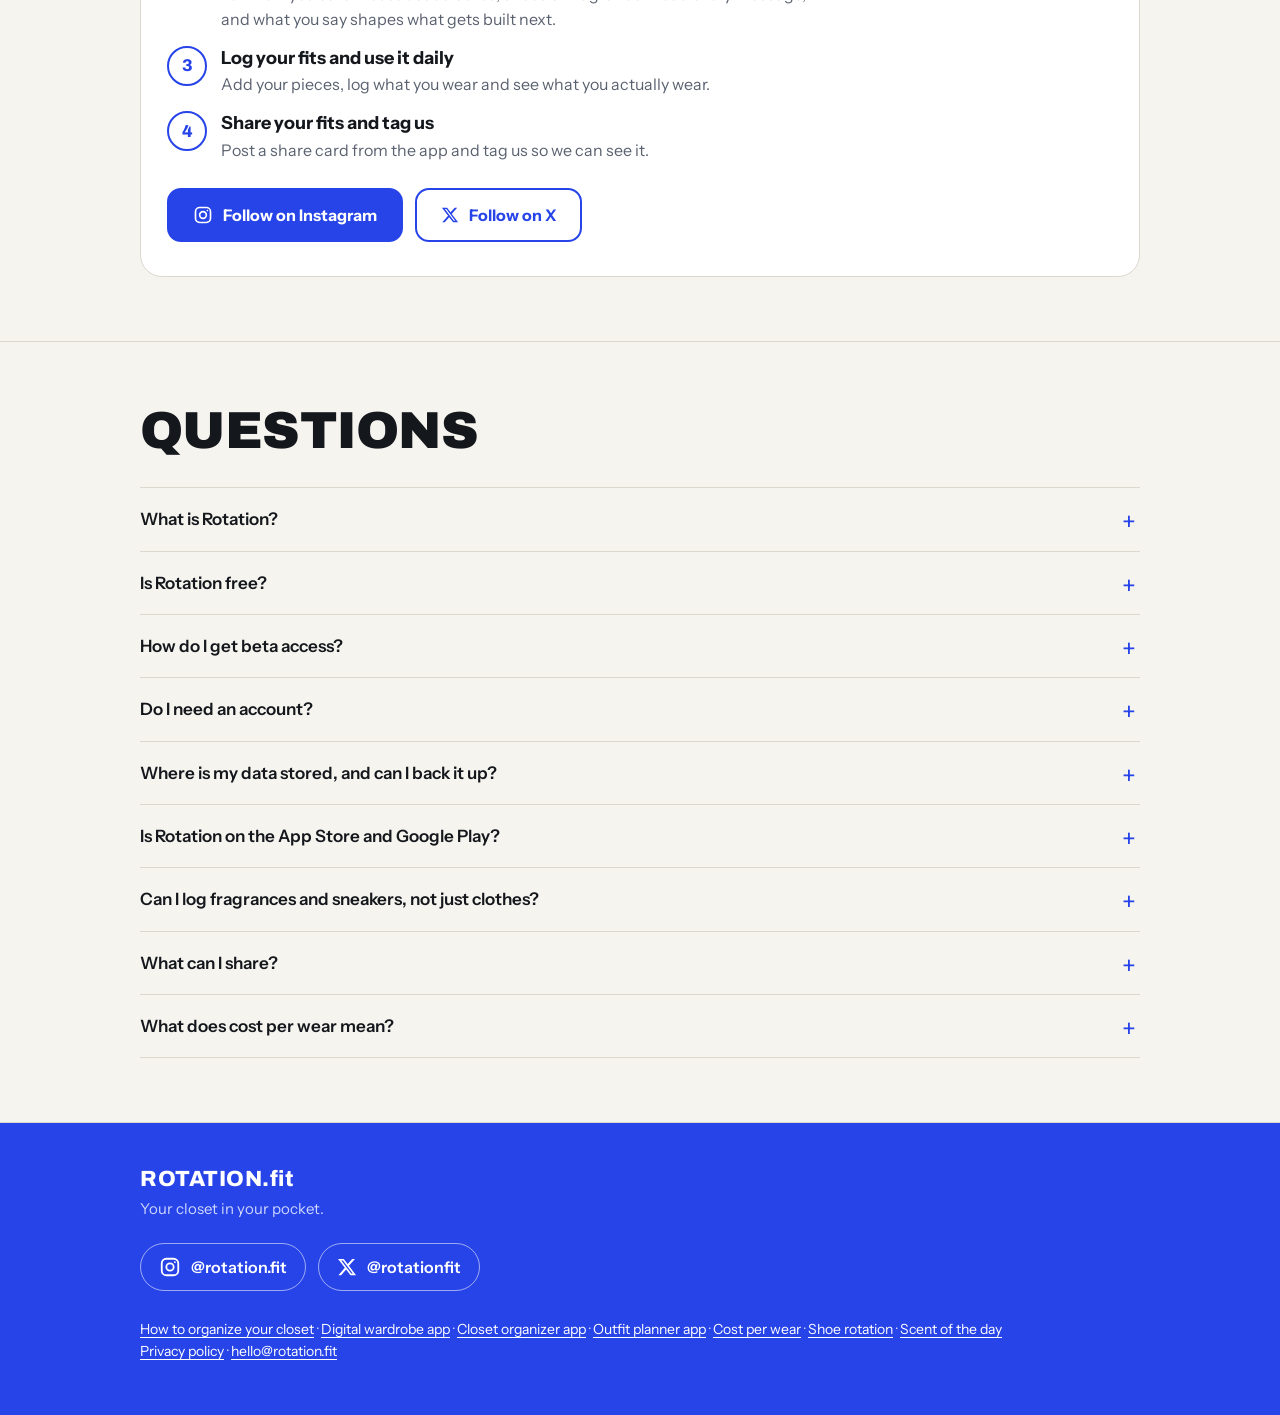
==== commit 02f77642: "Privacy: remove retired photo search, add feedback and backups section; icons on follow buttons Co-A" ====
--- a/index.html
+++ b/index.html
@@ -44,7 +44,7 @@
 h1{font-size:clamp(46px,10.5vw,112px);margin:22px 0 22px;max-width:11em}
 .lead{font-size:clamp(18px,2.6vw,22px);max-width:34em;margin:0 0 30px;color:#e8ecff}
 .btns{display:flex;flex-wrap:wrap;gap:12px}
-.btn{display:inline-block;text-decoration:none;font:700 16px "Instrument Sans",sans-serif;padding:15px 24px;border-radius:14px;border:2px solid #fff}
+.btn{display:inline-flex;align-items:center;gap:10px;text-decoration:none;font:700 16px "Instrument Sans",sans-serif;padding:15px 24px;border-radius:14px;border:2px solid #fff}
 .btn.w{background:#fff;color:var(--blue)}.btn.o{color:#fff}
 .soon{margin-top:22px;font-size:15px;color:#cdd6ff}
 .shots{display:flex;gap:16px;overflow-x:auto;scroll-snap-type:x mandatory;padding:4px 0 14px;margin:0 -20px;padding-left:20px;padding-right:20px;-webkit-overflow-scrolling:touch}
@@ -118,7 +118,7 @@
 <h2 class="disp" style="margin-bottom:14px">Get beta access</h2>
 <p>Rotation is in beta and I'm letting people in one at a time. Here is how to get in:</p>
 <ol class="steps"><li><span class="n">1</span><div><b>Follow us</b><span class="d">Follow @rotation.fit on Instagram and @rotationfit on X.</span></div></li><li><span class="n">2</span><div><b>DM us for your beta link</b><span class="d">Tell me if you care most about clothes, shoes or fragrance. I read every message, and what you say shapes what gets built next.</span></div></li><li><span class="n">3</span><div><b>Log your fits and use it daily</b><span class="d">Add your pieces, log what you wear and see what you actually wear.</span></div></li><li><span class="n">4</span><div><b>Share your fits and tag us</b><span class="d">Post a share card from the app and tag us so we can see it.</span></div></li></ol>
-<div class="btns" style="margin-top:26px"><a class="btn w" href="https://www.instagram.com/rotation.fit/" rel="noopener">Follow on Instagram</a><a class="btn o" href="https://x.com/rotationfit" rel="noopener">Follow on X</a></div>
+<div class="btns" style="margin-top:26px"><a class="btn w" href="https://www.instagram.com/rotation.fit/" rel="noopener"><svg viewBox="0 0 24 24" width="20" height="20" fill="none" stroke="currentColor" stroke-width="2" stroke-linecap="round" stroke-linejoin="round" aria-hidden="true"><rect x="3" y="3" width="18" height="18" rx="5"/><circle cx="12" cy="12" r="4"/><circle cx="17.3" cy="6.7" r="1" fill="currentColor" stroke="none"/></svg>Follow on Instagram</a><a class="btn o" href="https://x.com/rotationfit" rel="noopener"><svg viewBox="0 0 24 24" width="18" height="18" fill="currentColor" aria-hidden="true"><path d="M18.244 2.25h3.308l-7.227 8.26 8.502 11.24H16.17l-5.214-6.817L4.99 21.75H1.68l7.73-8.835L1.254 2.25H8.08l4.713 6.231zm-1.161 17.52h1.833L7.084 4.126H5.117z"/></svg>Follow on X</a></div>
 </div></div></section>
 
 <section id="faq"><div class="wrap">
